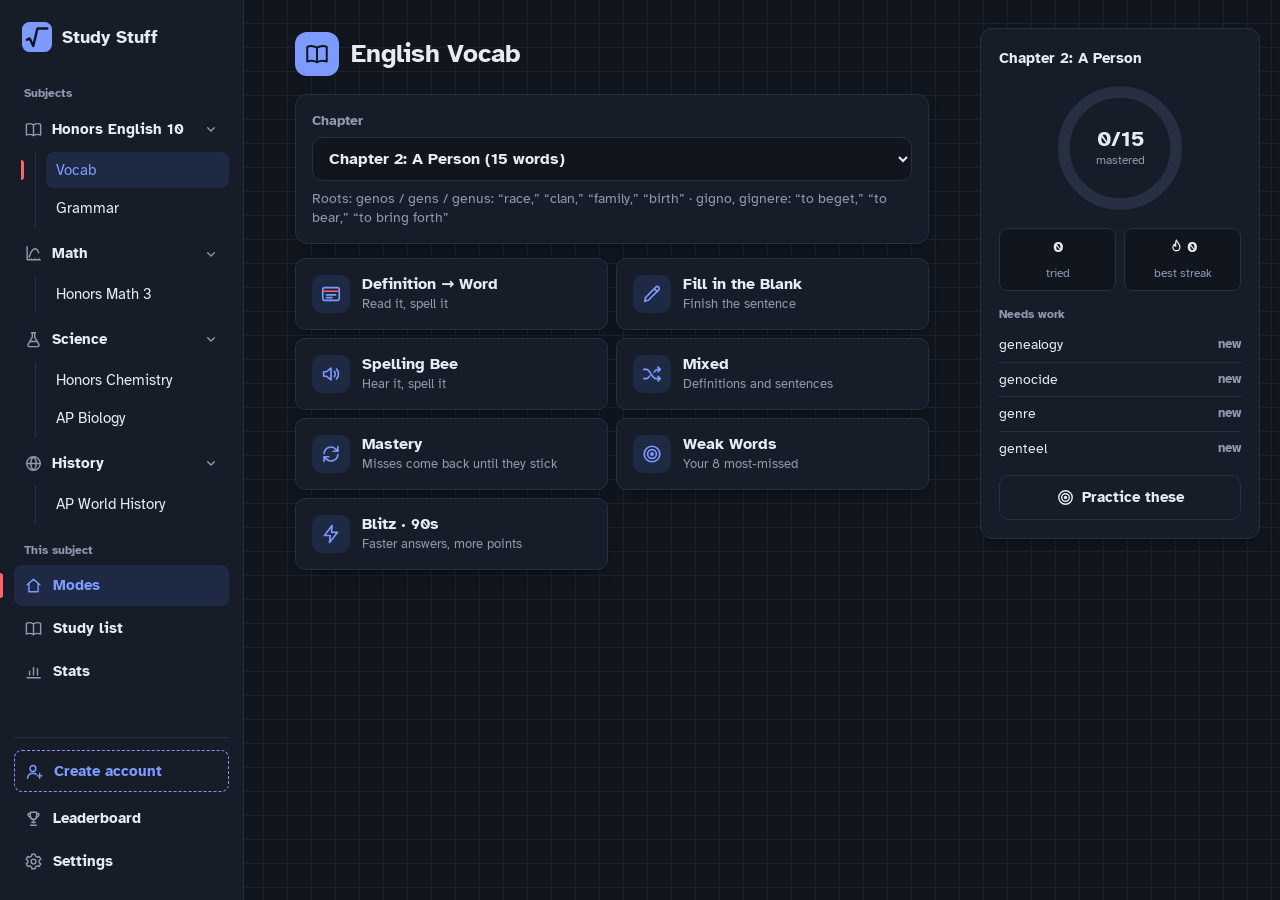
==== index.html @ 4a7a9702 "Answer guard and auto-fix, look back, resume, cross out, scratchpad shapes, admin page - Block submi" ====
<!DOCTYPE html>
<html lang="en">
<head>
<meta charset="utf-8">
<meta name="viewport" content="width=device-width, initial-scale=1, viewport-fit=cover">
<meta name="description" content="Practice for English, math, chemistry and AP World History">
<meta name="theme-color" content="#10151E" id="themeColor">
<script>/* theme before first paint: dark unless the user picked light */
(function(){ var t = "dark"; try { t = (JSON.parse(localStorage.getItem("genVocabQuiz.v2") || "{}").settings || {}).theme || "dark"; } catch(e){}
  document.documentElement.dataset.theme = t; document.getElementById("themeColor").content = t === "light" ? "#F6F8FB" : "#10151E"; })();</script>
<script>try { if ((JSON.parse(localStorage.getItem("genVocabQuiz.v2") || "{}").settings || {}).big) document.documentElement.classList.add("bigtext"); } catch(e){}</script>
<script>/* Google Analytics (live site only) */
(function(){ if (!/\.github\.io$/.test(location.hostname)) return;
  var s = document.createElement("script"); s.async = true; s.src = "https://www.googletagmanager.com/gtag/js?id=G-8SXRDR5GD8"; document.head.appendChild(s);
  window.dataLayer = window.dataLayer || []; window.gtag = function(){ dataLayer.push(arguments); };
  gtag("js", new Date()); gtag("config", "G-8SXRDR5GD8"); })();</script>
<meta name="apple-mobile-web-app-capable" content="yes">
<meta name="mobile-web-app-capable" content="yes">
<meta name="apple-mobile-web-app-title" content="Study Stuff">
<meta name="apple-mobile-web-app-status-bar-style" content="default">
<link rel="preconnect" href="https://fonts.googleapis.com">
<link rel="preconnect" href="https://fonts.gstatic.com" crossorigin>
<link rel="stylesheet" href="https://fonts.googleapis.com/css2?family=Atkinson+Hyperlegible:ital,wght@0,400;0,700;1,400&display=swap">
<link rel="manifest" href="manifest.webmanifest">
<link rel="icon" type="image/png" sizes="192x192" href="icon-192.png">
<link rel="apple-touch-icon" href="apple-touch-icon.png">
<title>Study Stuff</title>
<link rel="stylesheet" href="css/app.css">
</head>
<body>
<canvas id="confetti"></canvas>
<div class="shell">
<aside class="rail" id="rail" aria-label="Navigation"></aside>
<div class="wrap">

  <!-- HOME -->
  <section id="home">
    <h1 class="brandh"><span class="logo" aria-hidden="true"><svg viewBox="0 0 32 32"><rect width="32" height="32" rx="8"/><path d="M5 19l3.2-1.5 3.8 8 4.5-18.5H27"/></svg></span>Study Stuff</h1>
    <div class="pagehead" id="pageHead"></div>
    <div class="subj" id="subjBar" role="tablist" aria-label="Class"></div>
    <div class="subsubj hidden" id="subSubj" role="tablist" aria-label="Subject"></div>
    <div id="termsHome">
      <div class="card chapcard">
        <label class="chaplabel" for="chapSel" id="chapLabel">Chapter</label>
        <select id="chapSel" class="chapsel"></select>
        <div class="roots" id="chapRoots"></div>
        <p class="sub cardnote" id="homeBlurbT"></p>
      </div>
      <div class="modes" id="modes"></div>
    </div>
    <div id="probHome" class="hidden">
      <div class="card chapcard">
        <div class="pickrow">
          <div class="pick hidden" id="munitPick"><label class="chaplabel" for="munitSel">Unit</label><select id="munitSel" class="chapsel"></select></div>
          <div class="pick grow" id="msecPick"><label class="chaplabel" for="msecSel">Section</label><select id="msecSel" class="chapsel"></select></div>
        </div>
        <p class="sub cardnote" id="homeBlurbP"></p>
      </div>
      <div class="modes" id="mmodes"></div>
    </div>
    <div class="row">
      <button class="grow ubtn" id="toStudy"></button>
      <button class="grow ubtn" id="toStats" data-ic="chart">Stats</button>
      <button class="grow ubtn" id="toSettings" data-ic="gear">Settings</button>
    </div>
    <button class="joinbtn hidden" id="toJoin" data-ic="join">Create account</button>
  </section>

  <!-- QUIZ -->
  <section id="quiz" class="hidden">
    <div class="qhead">
      <div class="topbar">
        <button class="link" id="quit" data-ic="close">Quit</button>
        <span class="chip" id="count"></span>
        <div class="hud">
          <span id="hudTimer" class="timer hidden"></span>
          <span id="hudStreak" class="streak"></span>
          <span id="hudScore"></span>
        </div>
      </div>
      <div class="bar"><div id="prog"></div></div>
    </div>
    <div class="card qcard">
      <span class="pos" id="pos"></span>
      <div id="promptWrap"></div>
      <div class="hint hidden" id="hint"></div>
      <form id="form" autocomplete="off">
        <input id="answer" type="text" placeholder="Type the word…" autocapitalize="none" autocorrect="off" autocomplete="off" spellcheck="false" enterkeyhint="go">
        <div class="row">
          <button type="submit" class="primary grow" id="check">Check</button>
          <button type="button" id="hintBtn">Hint</button>
          <button type="button" id="skip">Skip</button>
        </div>
      </form>
      <div class="fb" id="fb"></div>
      <div class="row hidden" id="sayRow"><button type="button" id="sayBtn" data-ic="speaker">Hear it</button></div>
    </div>
  </section>

  <!-- RESULTS -->
  <section id="end" class="hidden">
    <div class="card">
      <div class="small" id="endMode"></div>
      <div class="big"><span id="endScore"></span><span class="small"> pts</span><span id="newBest" class="badge hidden">NEW BEST</span></div>
      <div class="statgrid">
        <div class="stat"><b id="endAcc"></b><span>accuracy</span></div>
        <div class="stat"><b id="endStreak"></b><span>best streak</span></div>
        <div class="stat"><b id="endTime"></b><span>time</span></div>
      </div>
      <div class="row">
        <button class="primary grow" id="again">Play again</button>
        <button class="grow" id="retryMissed">Retry missed</button>
      </div>
      <div class="row">
        <button class="grow" id="brag" data-ic="copy">Copy score to send</button>
        <button class="grow" id="home2">Home</button>
      </div>
      <textarea id="bragText" rows="2" class="hidden" readonly></textarea>
    </div>
    <div class="card">
      <h2>Round breakdown</h2>
      <ul class="res" id="resList"></ul>
    </div>
  </section>

  <!-- STUDY -->
  <section id="study" class="hidden">
    <div class="topbar"><button class="link" data-home data-ic="back">Back</button></div>
    <div class="card"><h2 id="studyTitle">Study list</h2><div id="studyList"></div></div>
  </section>

  <!-- STATS -->
  <section id="stats" class="hidden">
    <div class="topbar"><button class="link" data-home data-ic="back">Back</button></div>
    <div class="card"><h2 id="statsTitle">Best scores</h2><div id="bestList"></div></div>
    <div class="card"><h2 id="accTitle">Word accuracy <span class="small">(weakest first)</span></h2><div id="accList"></div></div>
    <button id="resetStats">Reset stats (all chapters)</button>
  </section>

  <!-- SETTINGS -->
  <section id="settings" class="hidden">
    <button class="adminkey" id="adminKey" tabindex="-1" aria-hidden="true"></button>
    <div class="topbar"><button class="link" data-home data-ic="back">Back</button></div>
    <div class="card"><h2>Settings</h2>
      <div class="settings">
        <div class="slide"><label for="countRange">Questions per round</label><b id="countVal">All</b>
          <input type="range" id="countRange" min="0" max="8" step="1" aria-describedby="countVal"></div>
        <label><input type="checkbox" id="secondChance"> Second chance on misses</label>
        <label><input type="checkbox" id="autoNext"> Go to the next question after a right answer</label>
        <label><input type="checkbox" id="celebrate"> Confetti for new bests</label>
        <label><input type="checkbox" id="bigText"> Larger text</label>
      </div>
      <div class="themerow"><span>Theme</span><div class="seg" id="themeSeg" role="radiogroup" aria-label="Theme"><button data-t="dark" role="radio">Dark</button><button data-t="light" role="radio">Light</button></div></div>
    </div>
    <button class="card rowbtn" id="toBoard" data-ic="trophy">Account &amp; leaderboard</button>
    <div class="card">
      <h2>Backup</h2>
      <div class="row"><button class="grow" id="bkCopy"></button><button class="grow" id="bkRestore"></button></div>
      <textarea id="bkText" rows="3" class="hidden"></textarea>
    </div>
  </section>

  <!-- WRITING (SAQ / LEQ) -->
  <section id="write" class="hidden">
    <div class="topbar"><button class="link" id="wBack" data-ic="close">Done</button><span class="chip" id="wCount"></span></div>
    <div class="card qcard wcard" id="wCard"></div>
  </section>

  <!-- LEADERBOARD -->
  <section id="admin" class="hidden">
    <div class="topbar"><button class="link" id="adBack" data-ic="back">Settings</button></div>
    <div id="adBody"></div>
  </section>

  <section id="board" class="hidden">
    <div class="topbar"><button class="link" data-home data-ic="back">Back</button></div>
    <div class="card" id="acctCard"><h2>Leaderboard</h2><div id="acct"></div></div>
  </section>

  <!-- MATH QUIZ -->
  <section id="mquiz" class="hidden">
    <div class="qhead">
      <div class="topbar">
        <button class="link" id="mQuit" data-ic="close">Quit</button>
        <span class="ccount"><button class="prevq hidden" id="mPrev" aria-label="Look back at the previous question">‹</button><span class="chip" id="mCount"></span></span>
        <div class="hud"><span id="mStreak" class="streak"></span><span id="mScore"></span></div>
      </div>
      <div class="bar"><div id="mProg"></div></div>
    </div>
    <div class="card qcard mcard mreview hidden" id="mReview" aria-live="polite"></div>
    <div class="card qcard mcard" id="mCard">
      <div class="mq-left">
        <div class="qtop"><span class="srcchip" id="mSrc"></span><span class="qacts"><button class="link toolsbtn hidden" id="mTools" data-ic="pencil">Tools</button><button class="link crossbtn hidden" id="mCross" data-ic="strike" aria-pressed="false">Cross out</button><button class="link learnbtn" id="mLearn" data-ic="book">Learn this</button></span></div>
        <div class="mtext" id="mText"></div>
        <div class="mdisplay" id="mMath"></div>
        <div class="mgraph" id="mGraph"></div>
        <canvas id="qInk" class="qink hidden" aria-hidden="true"></canvas>
      </div>
      <div class="mq-right">
        <div class="mhint hidden" id="mHint"></div>
        <div id="mFields"></div>
        <div class="dock" id="mDock">
      <div class="keypad" id="keypad">
        <button data-k="(" aria-label="open parenthesis">(</button><button data-k=")" aria-label="close parenthesis">)</button>
        <button data-k="()/()" data-c="1" aria-label="fraction"><svg class="kico" viewBox="0 0 28 28" aria-hidden="true"><rect x="9" y="3" width="10" height="8" rx="1.5"/><line x1="5" y1="14" x2="23" y2="14" class="kfill"/><rect x="9" y="17" width="10" height="8" rx="1.5"/></svg></button><button data-k="^()" data-c="2" aria-label="exponent"><svg class="kico" viewBox="0 0 28 28" aria-hidden="true"><text x="3" y="23" class="ktxt">x</text><rect x="15" y="3" width="9" height="9" rx="1.5"/></svg></button>
        <button data-k="sqrt()" data-c="5" aria-label="square root"><svg class="kico" viewBox="0 0 28 28" aria-hidden="true"><path d="M2 16 L5.5 14.5 L9.5 24 L14 4 L26 4" class="kline"/><rect x="15.5" y="8" width="9" height="12" rx="1.5"/></svg></button><button data-k="⌫" aria-label="backspace"><svg class="kico" viewBox="0 0 28 28" aria-hidden="true"><path d="M9 6 H24 a2 2 0 0 1 2 2 V20 a2 2 0 0 1 -2 2 H9 L2 14 Z" class="kline"/><path d="M13 10 L20 18 M20 10 L13 18" class="kline"/></svg></button>
        <button data-k="x" class="kvar" aria-label="x">x</button><button data-k="-" aria-label="minus">−</button><button data-k=", " aria-label="comma">,</button>
        <button data-k="∞" aria-label="infinity">∞</button><button data-k="DNE" class="kword">DNE</button><button data-k="none" class="kword">none</button>
      </div>
      <div class="row dockrow">
        <button class="primary grow" id="mCheck">Check</button>
        <button id="mHintBtn">Hint</button>
        <button id="mSkip">Skip</button>
      </div>
    </div>
        <div class="fb" id="mFb"></div>
        <div class="msol hidden" id="mSol"></div>
      </div>
    </div>
  </section>

  <!-- MATH RESULTS -->
  <section id="mend" class="hidden">
    <div class="card">
      <div class="small" id="meMode"></div>
      <div class="big"><span id="meScore"></span><span class="small"> pts</span><span id="meBest" class="badge hidden">NEW BEST</span></div>
      <div class="statgrid">
        <div class="stat"><b id="meAcc"></b><span>fully right</span></div>
        <div class="stat"><b id="meStreak"></b><span>best streak</span></div>
        <div class="stat"><b id="meTime"></b><span>time</span></div>
      </div>
      <div class="row">
        <button class="primary grow" id="meAgain">Play again</button>
        <button class="grow" id="meRetry">Retry missed</button>
      </div>
      <div class="row">
        <button class="grow" id="meBrag" data-ic="copy">Copy score to send</button>
        <button class="grow" id="meHome">Home</button>
      </div>
      <textarea id="meBragText" rows="2" class="hidden" readonly></textarea>
    </div>
    <div class="card"><h2>Round breakdown</h2><ul class="res" id="meList"></ul></div>
  </section>

  <!-- MATH NOTES -->
  <section id="mnotes" class="hidden">
    <div class="topbar"><button class="link" data-home data-ic="back">Back</button></div>
    <div class="card"><h2>Notes summary</h2><div id="mnotesBody"></div></div>
  </section>
</div><!-- /wrap -->
<aside class="ctx" id="ctx" aria-label="Progress"></aside>
</div><!-- /shell -->

<!-- LEARN SHEET (notes for the current problem) -->
<div class="sheet hidden" id="sheet" role="dialog" aria-modal="true" aria-labelledby="sheetTitle">
  <div class="sheetbox">
    <div class="sheethead"><h2 id="sheetTitle">Notes</h2><button class="link" id="sheetClose" data-ic="close">Close</button></div>
    <div class="sheetbody" id="sheetBody"></div>
  </div>
</div>

<script src="firebase-config.js"></script>
<script src="subjects/registry.js"></script>
<script src="js/core.js"></script>
<script src="js/icons.js"></script>
<script src="js/mathcore.js"></script>
<script src="js/terms.js"></script>
<script src="js/kit.js"></script>
<script src="js/problems.js"></script>
<script src="js/writing.js"></script>
<script src="js/tools.js"></script>
<script src="js/admin.js"></script>
<script src="js/account.js"></script>
<script src="js/shell.js"></script>
<script src="js/boot.js"></script>
</body>
</html>
---- css/app.css ----
/* Study Stuff styles. Theme colors are the --variables near the bottom (graph-paper notebook theme). */

:root{
  --bg:#f6f4ef; --card:#ffffff; --ink:#1f2328; --muted:#6b6f76;
  --accent:#3b5bdb; --good:#2f9e44; --bad:#e03131; --warn:#e8590c; --line:#e3e0d8;
}
*{box-sizing:border-box;-webkit-tap-highlight-color:transparent}
button,select,input{touch-action:manipulation}
body{margin:0;background:var(--bg);color:var(--ink);
  font:17px/1.5 system-ui,-apple-system,"Segoe UI",Roboto,sans-serif;
  padding:max(20px, env(safe-area-inset-top)) max(16px, env(safe-area-inset-right)) max(48px, env(safe-area-inset-bottom)) max(16px, env(safe-area-inset-left));
  -webkit-text-size-adjust:100%;}
.wrap{max-width:560px;margin:0 auto}
h1{font-size:1.3rem;margin:0 0 2px}
h2{font-size:1.1rem;margin:0 0 10px}
.sub{color:var(--muted);font-size:.9rem;margin:0 0 16px}
.hidden{display:none !important}
.card{background:var(--card);border:1px solid var(--line);border-radius:14px;padding:18px;margin-bottom:14px}
button{font:inherit;font-size:.95rem;padding:10px 14px;border-radius:10px;border:1px solid var(--line);
  background:var(--card);color:var(--ink);cursor:pointer}
button.primary{background:var(--accent);border-color:var(--accent);color:#fff;font-weight:600}
button:disabled{opacity:.45;cursor:default}
button.link{border:none;background:none;color:var(--accent);padding:6px 4px}
.row{display:flex;gap:8px;margin-top:12px;flex-wrap:wrap}
.row > .grow{flex:1}

/* home */
.modes{display:grid;grid-template-columns:1fr 1fr;gap:10px}
.mode{text-align:left;padding:12px;display:flex;flex-direction:column;gap:2px;min-height:96px}
.mode b{font-size:.98rem}
.mode span{font-size:.8rem;color:var(--muted);line-height:1.3}
.mode i{font-style:normal;font-size:.75rem;color:var(--accent);margin-top:auto;font-weight:600}
.settings{display:flex;flex-wrap:wrap;gap:14px;align-items:center;font-size:.92rem}
.settings label{display:flex;align-items:center;gap:6px}
.chapcard{padding:14px 16px}
.chaplabel{display:block;font-size:.75rem;text-transform:uppercase;letter-spacing:.06em;color:var(--muted);margin-bottom:6px}
select.chapsel{width:100%;font-weight:600;padding:10px 12px}
.roots{font-size:.82rem;color:var(--muted);margin-top:8px;line-height:1.4}
.rootline{font-size:.85rem;color:var(--muted);font-weight:400;margin-top:8px}
.rootline b{color:var(--ink);font-weight:600}
.grouphead{font-size:.8rem;text-transform:uppercase;letter-spacing:.05em;color:var(--accent);margin:16px 0 2px;font-weight:700}
select{font:inherit;font-size:16px;padding:6px 8px;border-radius:8px;border:1px solid var(--line);background:var(--bg);color:var(--ink)}
input[type=checkbox]{width:18px;height:18px;accent-color:var(--accent)}

/* quiz */
.topbar{display:flex;justify-content:space-between;align-items:center;margin-bottom:8px}
.chip{font-size:.85rem;color:var(--muted)}
.hud{display:flex;gap:12px;font-weight:600;font-size:.95rem}
.hud .streak{color:var(--warn)}
.hud .timer{color:var(--bad)}
.bar{height:6px;background:var(--line);border-radius:3px;overflow:hidden;margin-bottom:12px}
.bar > div{height:100%;background:var(--accent);width:0;transition:width .25s}
.pos{display:inline-block;font-size:.72rem;text-transform:uppercase;letter-spacing:.06em;
  color:var(--accent);border:1px solid var(--accent);border-radius:999px;padding:1px 9px;margin-bottom:10px}
.prompt{font-size:1.1rem;margin:0 0 14px}
.blank{display:inline-block;min-width:70px;border-bottom:2px solid var(--accent);margin:0 2px}
.play{font-size:1.05rem;padding:14px 18px;margin-bottom:12px}
.hint{background:var(--bg);border-radius:10px;padding:10px 12px;font-size:.92rem;color:var(--muted);
  margin:-2px 0 14px;white-space:pre-line}
.hint .letters{font-family:ui-monospace,Menlo,Consolas,monospace;letter-spacing:.02em;color:var(--ink);font-size:.95rem;white-space:nowrap;display:block;overflow-x:auto}
input[type=text]{width:100%;font-size:max(16px,1.15rem);-webkit-appearance:none;padding:12px 14px;border-radius:10px;border:2px solid var(--line);
  background:var(--bg);color:var(--ink);outline:none}
input[type=text]:focus{border-color:var(--accent)}
input.good{border-color:var(--good) !important} input.bad{border-color:var(--bad) !important}
input.retry{border-color:var(--warn) !important}
@keyframes shake{0%,100%{transform:translateX(0)}25%{transform:translateX(-6px)}75%{transform:translateX(6px)}}
.shake{animation:shake .25s 2}
.fb{margin-top:14px;font-weight:600;min-height:1.5em}
.fb.good{color:var(--good)} .fb.bad{color:var(--bad)} .fb.warn{color:var(--warn)}
.fb .norm{font-weight:400;color:var(--ink)}
.diff{font-family:ui-monospace,Menlo,Consolas,monospace;font-size:1.05rem;font-weight:400;
  background:var(--bg);border-radius:8px;padding:6px 10px;margin-top:6px;display:inline-block;color:var(--ink)}
.diff .x{color:var(--bad);text-decoration:line-through}
.diff .add{color:var(--good);text-decoration:underline;font-weight:700}
.legend{font-size:.75rem;color:var(--muted);font-weight:400;margin-top:4px}

/* results */
.big{font-size:2.4rem;font-weight:700;margin:2px 0}
.badge{display:inline-block;background:var(--warn);color:#fff;font-size:.75rem;font-weight:700;
  border-radius:999px;padding:2px 10px;margin-left:6px;vertical-align:middle}
.statgrid{display:grid;grid-template-columns:repeat(3,1fr);gap:8px;margin:10px 0}
.stat{background:var(--bg);border-radius:10px;padding:8px;text-align:center}
.stat b{display:block;font-size:1.15rem}
.stat span{font-size:.75rem;color:var(--muted)}
ul.res{list-style:none;padding:0;margin:8px 0 0}
ul.res li{padding:8px 0;border-top:1px solid var(--line);font-size:.95rem}
.ok{color:var(--good);font-weight:700} .no{color:var(--bad);font-weight:700}
.small{font-size:.8rem;color:var(--muted)}
textarea{width:100%;font:inherit;font-size:16px;border-radius:8px;border:1px solid var(--line);background:var(--bg);color:var(--ink);padding:8px;margin-top:8px}

/* study / stats */
.word{padding:12px 0;border-top:1px solid var(--line)}
.word:first-of-type{border-top:none}
.word .w{font-weight:700;font-size:1.05rem}
.word .d{font-size:.92rem;margin:2px 0}
.word .s{font-size:.85rem;color:var(--muted);font-style:italic}
.acc{height:8px;border-radius:4px;background:var(--line);overflow:hidden;margin-top:4px}
.acc > div{height:100%}
.say{padding:2px 8px;font-size:.85rem;margin-left:6px}
canvas#confetti{position:fixed;inset:0;pointer-events:none;z-index:50}
/* subject switch */
.subj{display:flex;gap:8px;margin:6px 0 14px}
.subj button{flex:1;font-weight:600;padding:11px 8px}
.subj button.on{background:var(--accent);border-color:var(--accent);color:#fff}
/* math typesetting */
.mdisplay{font-size:1.25rem;overflow-x:auto;padding:4px 2px 12px;text-align:center;line-height:1.3}
.mdisplay > *{vertical-align:middle}
.frac{display:inline-flex;flex-direction:column;vertical-align:middle;text-align:center;margin:0 .15em}
.fnum{border-bottom:1.5px solid currentColor;padding:0 .2em .08em}
.fden{padding:.08em .2em 0}
.frac .frac{font-size:.9em}
.mdisplay sup,.mprev sup,.mi sup,.msol sup,.mans sup,.mmini sup{font-size:.68em;vertical-align:.55em;line-height:0}
.msqrt{display:inline-flex;align-items:stretch;vertical-align:middle;position:relative;margin:0 .05em}
.radsvg{width:.62em;flex:none;overflow:visible}
.radsvg path{fill:none;stroke:currentColor;stroke-width:1.5;stroke-linejoin:round;stroke-linecap:round}
.radi{border-top:1.5px solid currentColor;padding:.12em .18em 0 .1em;margin-top:.02em}
.ridx{font-size:.5em;align-self:flex-start;margin-right:-.45em;margin-top:.1em;position:relative;z-index:1}
.mbox{display:inline-block;width:.75em;height:.95em;border:1.5px dashed var(--accent);border-radius:3px;vertical-align:middle;margin:0 .08em}
.mlim{display:inline-flex;align-items:center;gap:.3em}
.limw{display:inline-flex;flex-direction:column;align-items:center;line-height:1.05}
.limsub{font-size:.62em;white-space:nowrap}
.mo{margin:0 .16em} .mneg{margin-right:.05em}
i.mv{font-family:"Times New Roman",Georgia,serif;font-size:1.1em;padding:0 .02em}
.mpre{margin-right:.2em}
.mi{white-space:nowrap}
.mtext{margin:0 0 10px;font-size:1rem}
.srcchip{display:inline-block;font-size:.72rem;color:var(--muted);border:1px solid var(--line);border-radius:999px;padding:1px 9px;margin-bottom:8px}
.mfield{margin-top:12px}
.mfield label{display:block;font-size:.85rem;color:var(--muted);margin-bottom:4px;font-weight:600}
.mprev{min-height:1.5em;font-size:1.05rem;margin-top:5px;overflow-x:auto;white-space:nowrap}
.perr{color:var(--muted);font-size:.85rem;font-style:italic}
.mans{font-size:.95rem;margin-top:4px;color:var(--good);font-weight:600}
.keypad{display:grid;grid-template-columns:repeat(6,1fr);gap:6px}
.keypad button{padding:5px 0;font-size:1.15rem;display:flex;align-items:center;justify-content:center;min-height:40px}
.keypad .kvar{font-family:"Times New Roman",Georgia,serif;font-style:italic;font-size:1.3rem}
.keypad .kword{font-size:.82rem;font-weight:600}
.kico{width:26px;height:26px}
.kico rect{fill:none;stroke:currentColor;stroke-width:1.8;stroke-dasharray:3 2.2}
.kico .kfill{stroke:currentColor;stroke-width:2.2;stroke-linecap:round}
.kico .kline{fill:none;stroke:currentColor;stroke-width:2;stroke-linejoin:round;stroke-linecap:round}
.kico .ktxt{fill:currentColor;font:italic 19px "Times New Roman",Georgia,serif}
.msol{background:var(--bg);border-radius:10px;padding:10px 12px;margin-top:12px;font-size:.95rem;line-height:1.7}
.msol ol{padding-left:20px;margin:6px 0 0}
.mhint{background:var(--bg);border-radius:10px;padding:10px 12px;margin:0 0 6px;font-size:.92rem;line-height:1.7}
.mgraph svg{width:100%;height:auto;max-width:440px;display:block;margin:6px auto 10px;background:var(--card);border:1px solid var(--line);border-radius:10px}
.g-grid{stroke:var(--line);stroke-width:1}
.g-axis{stroke:var(--muted);stroke-width:1.4}
.g-asy{stroke:var(--accent);stroke-width:1.5;stroke-dasharray:6 5;opacity:.75}
.g-curve{stroke:var(--ink);fill:none;stroke-width:2.3;stroke-linejoin:round}
.g-dot{fill:var(--ink)}
.g-hole{fill:var(--card);stroke:var(--ink);stroke-width:2}
.g-lab,.g-tick{fill:var(--muted);font-size:11px;font-family:system-ui,sans-serif}
.g-val{fill:var(--accent);font-size:11.5px;font-weight:700;font-family:system-ui,sans-serif;paint-order:stroke;stroke:var(--card);stroke-width:3px}
ul.mnotes{padding-left:18px;margin:6px 0 4px;line-height:1.8}
.mmini{font-size:.9rem;margin-top:4px;overflow-x:auto}
.g-user{stroke:var(--bad);fill:none;stroke-width:2.2;stroke-dasharray:5 4}
.g-key{fill:var(--muted);font-size:11px;font-family:system-ui,sans-serif;paint-order:stroke;stroke:var(--card);stroke-width:3px}
.nfig{border-top:1px solid var(--line);padding-top:10px;margin-top:10px}
.ncap{font-size:.92rem;line-height:1.6}
.nmath{font-size:1.05rem;padding:6px 0 0}
.mwhy{color:var(--warn);font-weight:600;font-size:.88rem}
/* docked keypad + actions */
#mquiz{padding-bottom:calc(var(--dockh, 150px) + 16px)}
.dock{position:fixed;left:0;right:0;bottom:0;z-index:30;background:var(--bg);border-top:1px solid var(--line);
  padding:8px max(12px, env(safe-area-inset-right)) max(8px, env(safe-area-inset-bottom)) max(12px, env(safe-area-inset-left));
  box-shadow:0 -4px 16px rgba(0,0,0,.06)}
.dock > *{max-width:560px;margin-left:auto;margin-right:auto}
.dockrow{margin-top:8px}
.dock .keypad.hidden + .dockrow{margin-top:0}
#mquiz.hidden ~ .dock, section.hidden .dock{display:none}
/* compact multi-part answers */
.mgrid{display:grid;grid-template-columns:1fr 1fr;gap:0 10px}
.mgrid .mfield{margin-top:10px;min-width:0}
.mgrid input[type=text]{font-size:16px;padding:9px 10px}
.mgrid .mfield label{font-size:.78rem}
.mfield input[type=text]{padding:10px 12px}
.mprev:empty{min-height:0;margin:0}

/* ---- mobile layout ---- */
.qhead{position:sticky;top:0;z-index:25;background:var(--bg);margin:-8px -16px 12px;padding:8px 16px 0}
.qhead .topbar{margin-bottom:6px;gap:8px}
.qhead .chip{flex:1;text-align:center;white-space:nowrap;overflow:hidden;text-overflow:ellipsis;font-size:.82rem}
.qhead .bar{margin:0 -16px;border-radius:0;height:4px}
.modes{gap:8px}
.mode{min-height:0;padding:10px 12px}
.mode span{font-size:.78rem}

.card{padding:16px}
h1{margin-bottom:4px}
input[type=password]{width:100%;font-size:16px;padding:11px 12px;border-radius:10px;border:2px solid var(--line);background:var(--bg);color:var(--ink);outline:none;-webkit-appearance:none}
input[type=password]:focus{border-color:var(--accent)}
#acForm{display:flex;flex-direction:column;gap:8px;margin-top:10px}
#acForm input[type=text]{font-size:16px;padding:11px 12px}
.seg{display:flex;background:var(--bg);border-radius:10px;padding:3px;gap:3px}
.seg button{flex:1;border:none;background:none;padding:8px;font-size:.9rem;font-weight:600;color:var(--muted)}
.seg button.on{background:var(--card);color:var(--ink);box-shadow:0 1px 3px rgba(0,0,0,.1)}
.acrow{display:flex;justify-content:space-between;align-items:center}
.acerr{color:var(--bad);font-size:.88rem;margin-top:8px;min-height:1em}
.lbtoggle{width:100%;margin-top:10px}
ol.lb{list-style:none;padding:0;margin:10px 0 0}
ol.lb li{display:flex;align-items:center;gap:10px;padding:8px 6px;border-top:1px solid var(--line)}
ol.lb li.me{background:var(--bg);border-radius:8px}
.lbr{width:1.6em;text-align:center;font-weight:700;color:var(--muted)}
.lbn{flex:1;display:flex;flex-direction:column;font-weight:600;min-width:0}
.lbn .small{font-weight:400}
#settings .settings{flex-direction:column;align-items:flex-start;gap:10px}

/* ================= THEME: graph-paper notebook ================= */
:root{
  --bg:#F6F8FB; --grid:#E2E8F2; --card:#FFFFFF; --ink:#1A2232; --muted:#5D6A80;
  --accent:#2F54EB; --accent-ink:#FFFFFF; --accent-soft:#E8EDFF;
  --good:#1F9D55; --bad:#D64545; --warn:#D9730D; --line:#DCE3EE;
  --rule:#E5484D; --hl:#FFD43B; --shadow:0 1px 0 rgba(26,34,50,.04), 0 6px 18px -10px rgba(26,34,50,.18);
  --font:"Atkinson Hyperlegible", system-ui, -apple-system, "Segoe UI", Roboto, sans-serif;
}
:root{color-scheme:light}
:root[data-theme="dark"]{color-scheme:dark;
    --bg:#10151E; --grid:#1A2230; --card:#161D29; --ink:#E7ECF4; --muted:#8E9AB0;
    --accent:#7D9BFF; --accent-ink:#0E1424; --accent-soft:#1E2943;
    --good:#4CC38A; --bad:#FF6B6B; --warn:#FFA94D; --line:#263042;
    --rule:#FF6369; --hl:#FFD43B; --shadow:0 1px 0 rgba(0,0,0,.2), 0 8px 20px -12px rgba(0,0,0,.6);
}

/* graph paper */
html{background:var(--bg)}
body{
  font-family:var(--font); font-size:17px; line-height:1.5; color:var(--ink);
  background-color:var(--bg);
  background-image:
    linear-gradient(var(--grid) 1px, transparent 1px),
    linear-gradient(90deg, var(--grid) 1px, transparent 1px);
  background-size:24px 24px; background-position:-1px -1px; background-attachment:fixed;
  min-height:100vh; min-height:100dvh; box-sizing:border-box;
}
button, input, select, textarea{font-family:inherit}
h1{font-size:1.55rem;letter-spacing:-.01em;font-weight:700;margin:2px 0 10px}
h2{font-size:1.05rem;font-weight:700}
.sub{color:var(--muted);font-size:.92rem;max-width:60ch}

/* surfaces: quiet cards, one strong index card */
.card{background:var(--card);border:1px solid var(--line);border-radius:12px;box-shadow:var(--shadow)}
.qcard{border-radius:6px;border-top:0;position:relative;padding-top:22px}
.qcard::before{content:"";position:absolute;left:0;right:0;top:0;height:4px;background:var(--rule);border-radius:6px 6px 0 0}
.qcard::after{content:"";position:absolute;left:0;right:0;top:4px;height:1px;background:color-mix(in srgb, var(--rule) 25%, transparent)}

/* buttons */
button{border-radius:10px;border:1px solid var(--line);background:var(--card);color:var(--ink);font-weight:600;transition:background-color .12s, border-color .12s}
button.primary{background:var(--accent);border-color:var(--accent);color:var(--accent-ink)}
button.link{color:var(--accent);font-weight:700}
button:focus-visible, select:focus-visible{outline:3px solid color-mix(in srgb, var(--accent) 45%, transparent);outline-offset:2px}
input:focus, textarea:focus{outline:none;box-shadow:0 0 0 3px color-mix(in srgb, var(--accent) 22%, transparent)}
@media (hover:hover) and (pointer:fine){
  button:not(:disabled):hover{border-color:var(--accent)}
  button.primary:not(:disabled):hover{filter:brightness(1.07)}
  .mode:hover{background:var(--accent-soft)}
}

/* subject switch: one segmented track */
.subj{background:var(--card);border:1px solid var(--line);border-radius:12px;padding:4px;gap:4px;box-shadow:var(--shadow)}
.subj button{border:none;background:none;border-radius:9px;color:var(--muted);padding:10px 8px}
.subj button.on{background:var(--accent);color:var(--accent-ink)}

/* section pickers: sentence case, no shouting */
.chaplabel{text-transform:none;letter-spacing:0;font-size:.85rem;font-weight:700;color:var(--muted)}
select.chapsel{border:1.5px solid var(--line);background:var(--bg);font-weight:700;border-radius:10px}
.roots{font-size:.85rem}

/* modes: icon + text rows, easy thumb targets */
.mode{display:flex;flex-direction:column;gap:2px;padding:11px 12px;border-radius:10px;background:var(--card);box-shadow:var(--shadow);text-align:left}
.mode b{font-size:.98rem}
.mode span{color:var(--muted);font-weight:400}
.mode i{margin-top:auto;padding-top:4px;color:var(--ink);font-weight:700}
.mode i:not(:empty)::before{content:"";display:inline-block;width:.55em;height:.55em;border-radius:50%;background:var(--hl);margin-right:.35em;vertical-align:.05em}

/* question details */
.pos{text-transform:none;letter-spacing:0;font-weight:700;font-size:.8rem;border-radius:6px;background:var(--accent-soft);border-color:transparent}
.srcchip{border-radius:6px;background:var(--bg);border-color:var(--line);font-weight:700}
.prompt{font-size:1.15rem;line-height:1.55}
.grouphead{text-transform:none;letter-spacing:0;font-size:.95rem;color:var(--accent)}
input[type=text], input[type=password]{border-width:1.5px;border-radius:10px;background:var(--bg)}
.hud .streak{color:var(--ink);background:var(--hl);border-radius:6px;padding:0 6px}
.hud .streak:empty{display:none}
.badge{background:var(--hl);color:#1A2232}
.bar > div{background:var(--accent)}
.stat{background:var(--bg);border:1px solid var(--line)}
.hint, .mhint, .msol{background:var(--bg);border:1px solid var(--line)}
.qhead{background:color-mix(in srgb, var(--bg) 92%, transparent);-webkit-backdrop-filter:blur(8px);backdrop-filter:blur(8px)}
.dock{background:color-mix(in srgb, var(--bg) 94%, transparent);-webkit-backdrop-filter:blur(10px);backdrop-filter:blur(10px)}
.keypad button{background:var(--card)}
.mgraph svg{border-radius:6px}

@media (prefers-reduced-motion: reduce){
  *{transition:none !important;animation:none !important;scroll-behavior:auto !important}
}

/* ================= larger screens ================= */
@media (min-width: 720px){
  body{padding-left:24px;padding-right:24px}
  .wrap{max-width:760px}
  .qhead{margin-left:-24px;margin-right:-24px;padding-left:24px;padding-right:24px}
  .qhead .bar{margin-left:-24px;margin-right:-24px}
  .modes{grid-template-columns:repeat(3, 1fr)}
}

/* ===== desktop shell: sidebar | content | progress panel ===== */
@media (min-width: 960px){
  body{padding:0}
  .shell{display:grid;grid-template-columns:244px minmax(0, 1fr);min-height:100vh;min-height:100dvh}
  .wrap{max-width:none;width:100%;margin:0;padding:28px clamp(24px, 4vw, 56px) 48px;box-sizing:border-box;container-type:inline-size}
  .wrap > section{max-width:860px;margin-left:auto;margin-right:auto}
  .qhead{margin-left:calc(-1 * clamp(24px, 4vw, 56px));margin-right:calc(-1 * clamp(24px, 4vw, 56px));padding-left:clamp(24px, 4vw, 56px);padding-right:clamp(24px, 4vw, 56px);margin-top:-28px;padding-top:14px}
  .qhead .bar{margin-left:calc(-1 * clamp(24px, 4vw, 56px));margin-right:calc(-1 * clamp(24px, 4vw, 56px))}
  /* the sidebar already has subjects + pages, so hide the phone versions */
  #home > h1, #home > .subj, #home > .row{display:none}
  #home .modes{grid-template-columns:repeat(2, 1fr)}
  #home .mode{padding:16px}
  #mquiz{max-width:1040px !important}
}
@media (min-width: 1280px){
  .shell{grid-template-columns:244px minmax(0, 1fr) 300px}
}
/* math quiz: question left, answers right, once the content area is wide enough */
@container (min-width: 860px){
  #mquiz .mcard{display:grid;grid-template-columns:minmax(0, 1.05fr) minmax(0, 1fr);column-gap:32px;align-items:start;padding:26px 28px 24px}
  #mquiz .mq-left{position:sticky;top:76px}
  #mquiz .mdisplay{font-size:1.45rem;text-align:left;padding-left:0}
  .mprev{font-size:1.1rem}
}

/* mouse + keyboard: the keypad sits under the answers instead of docking to the bottom */
@media (hover:hover) and (pointer:fine){
  .dock{position:static;transform:none !important;background:none;border:0;box-shadow:none;padding:12px 0 0;-webkit-backdrop-filter:none;backdrop-filter:none}
  .dock > *{max-width:none}
  #mquiz{padding-bottom:24px}
  .keypad{grid-template-columns:repeat(6, minmax(0, 52px));justify-content:start}
  .keypad button{min-height:36px}
}


/* subject switcher wraps into rows of two when there are 3+ subjects */
.subj .ss{display:none}
.subj.many{flex-wrap:wrap}
.subj.many button{flex:1 1 0;min-width:calc(25% - 4px);white-space:nowrap;overflow:hidden;text-overflow:ellipsis}
@media (max-width: 719px){ .subj.many .sl{display:none} .subj.many .ss{display:inline}
  .subj.lots button{padding:10px 4px;font-size:.88rem} .subj.lots button .ic{display:none}
  .subj.five{flex-wrap:nowrap} .subj.five button{min-width:0;flex:1 1 auto;padding:10px 2px;font-size:.82rem;letter-spacing:-.01em} }
#msecSel optgroup{font-weight:700}

/* ================= icons ================= */
.ic{width:1.25em;height:1.25em;flex:none;fill:none;stroke:currentColor;stroke-width:1.8;stroke-linecap:round;stroke-linejoin:round;vertical-align:-.25em}
.ic-s{width:1.05em;height:1.05em;vertical-align:-.18em}
button .ic + span{margin-left:.45em}
button:has(> .ic){display:inline-flex;align-items:center;justify-content:center}
.link .ic{margin-right:.15em}
.hud .ic, .stat .ic, .srow .ic, .fbstreak .ic, .cstats .ic{margin-right:.2em}
.srow{display:inline-flex;align-items:center;gap:.35em}
.srow .ic{margin:0}
.fbstreak{display:inline-flex;align-items:center;margin-left:.6em;background:var(--hl);color:#1A2232;border-radius:6px;padding:0 .4em;font-size:.88em}
.hrow{display:flex;gap:.5em;align-items:flex-start}
.hrow .ic{margin-top:.25em;color:var(--warn)}
.fb .ic{margin-right:.3em}
.say{display:inline-flex;align-items:center}

/* ================= subject switch: sliding highlight ================= */
.subj{position:relative}
.subj .pill{position:absolute;left:0;top:0;width:0;height:0;border-radius:9px;background:var(--accent);z-index:0;pointer-events:none}
.subj.ready .pill{transition:transform .3s cubic-bezier(.3,.7,.2,1), width .3s cubic-bezier(.3,.7,.2,1)}
.subj button{position:relative;z-index:1;background:none !important;transition:color .2s}
.subj button.on{color:var(--accent-ink)}

/* ================= mode tiles ================= */
.mode{position:relative;display:grid;grid-template-columns:auto 1fr;column-gap:12px;align-items:start;padding:12px;text-align:left}
.mode .mico{width:38px;height:38px;border-radius:10px;display:grid;place-items:center;background:var(--accent-soft);color:var(--accent);transition:background-color .2s, color .2s, transform .2s}
.mode .mico .ic{width:22px;height:22px}
.mode .mtxt{display:flex;flex-direction:column;gap:1px;min-width:0;padding-right:28px}
.mode .mtxt b{font-size:.98rem;line-height:1.25}
.mode .mtxt span{font-size:.8rem;color:var(--muted);font-weight:400;line-height:1.35;display:-webkit-box;-webkit-line-clamp:2;-webkit-box-orient:vertical;overflow:hidden}
.mode .mbest{position:absolute;top:10px;right:10px;margin:0;font-style:normal;font-size:.72rem;font-weight:700;color:#1A2232;background:var(--hl);border-radius:6px;padding:1px 6px !important}
.mode i:not(:empty)::before{content:none}
@media (hover:hover) and (pointer:fine){
  .mode{transition:transform .18s, box-shadow .18s, border-color .18s}
  .mode:hover{transform:translateY(-2px);background:var(--card);border-color:var(--accent);box-shadow:0 10px 24px -14px color-mix(in srgb, var(--accent) 60%, transparent)}
  .mode:hover .mico{background:var(--accent);color:var(--accent-ink);transform:rotate(-6deg)}
}

/* ================= less clutter on phones ================= */
.cardnote{margin:8px 0 0;font-size:.82rem}
.cardnote:empty{display:none}
.roots{display:-webkit-box;-webkit-line-clamp:2;-webkit-box-orient:vertical;overflow:hidden}
#home > .row{gap:8px}
.ubtn{flex-direction:column;gap:2px;padding:9px 6px;font-size:.8rem;color:var(--muted)}
.ubtn .ic{width:22px;height:22px;color:var(--accent)}
.ubtn .ic + span{margin-left:0}

/* correct answer: a quick stamp */
.fb.good{animation:stamp .32s cubic-bezier(.2,.9,.3,1.3)}
@keyframes stamp{from{transform:scale(.92);opacity:.3}to{transform:none;opacity:1}}

/* ================= sidebar (desktop) ================= */
.rail, .ctx{display:none}
@media (min-width: 960px){
  .rail{display:flex;flex-direction:column;position:sticky;top:0;height:100vh;height:100dvh;box-sizing:border-box;padding:22px 14px 18px;
        background:var(--card);border-right:1px solid var(--line);overflow-y:auto}
  .brand{display:flex;align-items:center;gap:10px;font-weight:700;font-size:1.1rem;padding:0 8px 18px}
  .logo svg{width:30px;height:30px;display:block}
  .logo rect{fill:var(--accent)}
  .logo path{fill:none;stroke:var(--accent-ink);stroke-width:2.6;stroke-linecap:round;stroke-linejoin:round}
  .rlabel{font-size:.78rem;font-weight:700;color:var(--muted);padding:14px 10px 6px}
  .rnav{display:flex;flex-direction:column;gap:2px}
  .rnav button{display:flex;align-items:center;justify-content:flex-start;gap:10px;border:0;background:none;padding:9px 10px;border-radius:8px;color:var(--ink);font-weight:600;text-align:left;position:relative}
  .rnav button .ic{color:var(--muted)}
  .rnav button .ic + span{margin-left:0}
  .rnav button:hover{background:var(--bg)}
  .rnav button.on{background:var(--accent-soft);color:var(--accent)}
  .rnav button.on .ic{color:var(--accent)}
  .rnav button.on::before{content:"";position:absolute;left:-14px;top:8px;bottom:8px;width:3px;border-radius:0 3px 3px 0;background:var(--rule)}
  .rbottom{margin-top:auto;padding-top:12px;border-top:1px solid var(--line)}
}

/* ================= progress panel (wide desktop) ================= */
@media (min-width: 1280px){
  .ctx{display:block;position:sticky;top:0;height:100vh;height:100dvh;box-sizing:border-box;padding:28px 20px 20px 0;overflow-y:auto}
  .cpanel{background:var(--card);border:1px solid var(--line);border-radius:12px;box-shadow:var(--shadow);padding:18px}
  .ctitle{font-weight:700;font-size:.95rem;margin-bottom:12px}
  .ring{position:relative;width:132px;height:132px;margin:4px auto 14px}
  .ring svg{width:100%;height:100%;transform:rotate(-90deg)}
  .ring circle{fill:none;stroke-width:7}
  .rbg{stroke:var(--line)}
  .rfg{stroke:var(--accent);stroke-linecap:round;transition:stroke-dashoffset .6s cubic-bezier(.3,.7,.2,1)}
  .rtxt{position:absolute;inset:0;display:flex;flex-direction:column;align-items:center;justify-content:center}
  .rtxt b{font-size:1.35rem;line-height:1.1}
  .rtxt span{font-size:.75rem;color:var(--muted)}
  .cstats{display:flex;gap:8px;margin-bottom:6px}
  .cstats > div{flex:1;background:var(--bg);border:1px solid var(--line);border-radius:8px;padding:6px 4px;text-align:center}
  .cstats b{display:flex;align-items:center;justify-content:center;font-size:1rem}
  .cstats span{font-size:.72rem;color:var(--muted)}
  .clabel{font-size:.78rem;font-weight:700;color:var(--muted);margin:14px 0 4px}
  .clist{list-style:none;margin:0;padding:0}
  .clist li{display:flex;align-items:center;gap:8px;padding:6px 0;border-top:1px solid var(--line);font-size:.9rem}
  .clist li:first-child{border-top:0}
  .clist li > span{flex:1;min-width:0;overflow:hidden;text-overflow:ellipsis;white-space:nowrap;display:flex;align-items:center;gap:6px}
  .clist em{font-style:normal;font-weight:700;font-size:.8rem;color:var(--muted)}
  .clog li.ok .ic{color:var(--good)} .clog li.no .ic{color:var(--bad)}
  .clog li{animation:slidein .25s ease-out}
  @keyframes slidein{from{opacity:0;transform:translateY(-4px)}to{opacity:1;transform:none}}
  .cbtn{width:100%;margin-top:10px}
  .cnote{font-size:.85rem;color:var(--muted);margin-top:12px;display:flex;align-items:center;gap:6px}
}

/* ================= small fixes ================= */
.mode .mtxt{color:var(--ink)}
.brandh{display:flex;align-items:center;gap:10px;font-size:1.35rem}
.brandh .logo svg, .brand .logo svg{width:30px;height:30px;display:block}
.logo rect{fill:var(--accent)}
.logo path{fill:none;stroke:var(--accent-ink);stroke-width:2.6;stroke-linecap:round;stroke-linejoin:round}
.pagehead{display:none}
/* phones: one tidy list of modes, one line each */
@media (max-width: 719px){
  .modes{grid-template-columns:1fr !important;gap:8px}
  .mode{align-items:center;padding:10px 12px}
  .mode .mico{width:36px;height:36px}
  .mode .mtxt span{-webkit-line-clamp:1}
}
@media (min-width: 960px){
  .pagehead{display:flex;align-items:center;gap:12px;font-size:1.6rem;font-weight:700;letter-spacing:-.01em;margin:4px 0 18px}
  .phico{width:44px;height:44px;border-radius:12px;display:grid;place-items:center;background:var(--accent);color:var(--accent-ink)}
  .phico .ic{width:26px;height:26px}
}

/* ================= tap-to-answer chips ================= */
.vh{display:none}
.chips{display:flex;flex-wrap:wrap;gap:8px;margin-top:2px}
.chip{padding:10px 14px;border-radius:10px;border:1.5px solid var(--line);background:var(--bg);font-weight:600;min-height:44px;flex:1 1 auto;text-align:center}
.chip.sel{border-color:var(--accent);background:var(--accent-soft);color:var(--accent)}
.chip.right{border-color:var(--good);background:color-mix(in srgb, var(--good) 14%, var(--card));color:var(--ink)}
.chip.wrong{border-color:var(--bad);background:color-mix(in srgb, var(--bad) 10%, var(--card));color:var(--muted);text-decoration:line-through}
.chip:disabled{opacity:1}
.chip:disabled:not(.right):not(.wrong){opacity:.5}
@media (hover:hover) and (pointer:fine){ .chip:not(:disabled):hover{border-color:var(--accent);background:var(--accent-soft)} }

/* question top line: source + Learn this */
.qtop{display:flex;align-items:center;justify-content:space-between;gap:8px;margin-bottom:8px}
.qtop .srcchip{margin-bottom:0;min-width:0;overflow:hidden;text-overflow:ellipsis;white-space:nowrap}
.learnbtn{flex:none;font-size:.85rem;padding:4px 2px}
.sollearn{margin-top:10px;font-size:.9rem;padding:4px 0}

/* ================= Learn sheet: bottom sheet on phones, dialog on desktop ================= */
body.noscroll{overflow:hidden}
.sheet{position:fixed;inset:0;z-index:60;background:rgba(16,21,30,.45);display:flex;align-items:flex-end;justify-content:center}
.sheetbox{background:var(--card);width:100%;max-width:680px;max-height:86vh;max-height:86dvh;display:flex;flex-direction:column;
  border-radius:16px 16px 0 0;border:1px solid var(--line);border-bottom:0;box-shadow:0 -10px 30px -12px rgba(0,0,0,.35);
  padding-bottom:env(safe-area-inset-bottom);animation:sheetup .22s cubic-bezier(.3,.7,.2,1)}
.sheethead{display:flex;align-items:center;justify-content:space-between;gap:10px;padding:14px 16px 10px;border-bottom:1px solid var(--line)}
.sheethead h2{margin:0;font-size:1.05rem;min-width:0}
.sheetbody{overflow-y:auto;-webkit-overflow-scrolling:touch;padding:6px 16px 22px;overscroll-behavior:contain}
@keyframes sheetup{from{transform:translateY(24px);opacity:.4}to{transform:none;opacity:1}}
@media (min-width: 720px){
  .sheet{align-items:center;padding:24px}
  .sheetbox{border-radius:14px;border-bottom:1px solid var(--line);max-height:84vh;animation:none}
  .sheethead{padding:16px 20px 12px}
  .sheetbody{padding:8px 20px 24px}
}

/* ================= notes blocks ================= */
.nsec{margin-bottom:6px}
.nh{font-size:1rem;margin:18px 0 6px;font-weight:700}
.nh:first-child{margin-top:8px}
.np{margin:8px 0;line-height:1.65;max-width:68ch}
.nsteps{margin:6px 0 8px;padding-left:0;list-style:none;counter-reset:st}
.nsteps li{counter-increment:st;position:relative;padding:5px 0 5px 34px;line-height:1.6}
.nsteps li::before{content:counter(st);position:absolute;left:0;top:6px;width:24px;height:24px;border-radius:7px;background:var(--accent-soft);color:var(--accent);font-weight:700;font-size:.82rem;display:grid;place-items:center}
.ncall{display:flex;gap:10px;align-items:flex-start;border-radius:10px;padding:10px 12px;margin:10px 0;line-height:1.6;font-size:.95rem}
.ncall .ic{flex:none;margin-top:.28em}
.ntip{background:var(--accent-soft)}
.ntip .ic{color:var(--accent)}
.nwarn{background:color-mix(in srgb, var(--hl) 22%, var(--card));border-left:3px solid var(--hl)}
.nwarn .ic{color:var(--warn)}
.nex{border:1px dashed var(--line);border-radius:10px;padding:10px 12px;margin:10px 0;line-height:1.6;background:var(--bg)}
.nexa{margin-top:4px;color:var(--ink)}
.ntable{overflow-x:auto;margin:8px 0;-webkit-overflow-scrolling:touch}
.ntable table{border-collapse:collapse;width:100%;font-size:.9rem;line-height:1.45}
.ntable th{text-align:left;font-weight:700;color:var(--muted);font-size:.8rem;padding:6px 8px;border-bottom:1.5px solid var(--line);white-space:nowrap}
.ntable td{padding:7px 8px;border-bottom:1px solid var(--line);vertical-align:top}
.ntable td:first-child{font-weight:700}
.ntable tr:last-child td{border-bottom:0}
@media (max-width: 479px){ .ntable table{font-size:.85rem} .ntable td, .ntable th{padding:6px 6px} }
sub{font-size:.72em;line-height:0;vertical-align:-.28em}
.chem{white-space:nowrap}
.chem sup{font-size:.72em;line-height:0;vertical-align:.55em}
.themerow{display:flex;align-items:center;justify-content:space-between;gap:12px;margin-top:14px;padding-top:12px;border-top:1px solid var(--line);font-size:.92rem}
.themerow .seg{width:180px}
.chip kbd{display:none}
@media (hover:hover) and (pointer:fine){
  .chip{position:relative}
  .chip kbd{display:inline-block;margin-left:8px;font:700 .7rem var(--font);color:var(--muted);border:1px solid var(--line);border-radius:4px;padding:0 5px;vertical-align:.1em}
}

/* stacked answer list for sentence-length options */
.chips.stack{flex-direction:column;gap:8px}
.chips.stack .chip{flex:none;width:100%;text-align:left;font-weight:400;font-size:1rem;line-height:1.45;padding:12px 14px;display:flex;align-items:flex-start;gap:10px;min-height:0}
.chips.stack .chip.sel{font-weight:600}
@media (hover:hover) and (pointer:fine){ .chips.stack .chip kbd{order:-1;margin:2px 0 0 0;flex:none} }
/* source excerpt above a question */
.mtext p{margin:0}
.stim{margin:0 0 12px;padding:12px 14px;border-left:3px solid var(--accent);background:var(--bg);border-radius:0 10px 10px 0}
.stim blockquote{margin:0;font-size:.95rem;line-height:1.6}
.stim figcaption{margin-top:6px;font-size:.8rem;color:var(--muted);font-weight:700}
/* Settings → leaderboard link (phones; desktop uses the sidebar) */
.rowbtn{display:flex;align-items:center;gap:10px;width:100%;text-align:left;padding:14px 16px;font-weight:700}
.rowbtn::after{content:"›";margin-left:auto;color:var(--muted);font-size:1.3rem;line-height:1}
@media (min-width: 960px){ #toBoard{display:none} }
#lbList + .lbtoggle{margin-top:10px}

/* ================= writing practice (SAQ / LEQ) ================= */
textarea{width:100%;box-sizing:border-box;font:inherit;font-size:1rem;line-height:1.5;color:var(--ink);background:var(--bg);border:1.5px solid var(--line);border-radius:10px;padding:10px 12px;resize:vertical;min-height:84px}
.wlead{color:var(--muted);font-size:.92rem;margin:4px 0 10px}
.wprompt{font-size:1.08rem;line-height:1.55;font-weight:700;margin:4px 0 12px}
ol.saq{list-style:none;margin:0;padding:0;display:flex;flex-direction:column;gap:16px}
.wq{margin-bottom:6px;line-height:1.5}
.wfb{margin-top:8px}
.wchecks{list-style:none;margin:0 0 8px;padding:0;display:flex;flex-direction:column;gap:4px;font-size:.92rem}
.wchecks li{display:flex;gap:8px;align-items:flex-start;line-height:1.45}
.wchecks .ic{flex:none;margin-top:.15em}
.wchecks li.ok .ic{color:var(--good)}
.wchecks li.todo .ic{color:var(--warn)}
.wmodel{background:var(--accent-soft);border-radius:10px;padding:10px 12px;margin:8px 0;line-height:1.55;font-size:.95rem}
.wlabel{font-size:.78rem;font-weight:700;color:var(--accent);margin-bottom:2px}
.wself{display:flex;align-items:center;gap:8px;flex-wrap:wrap;font-size:.9rem;color:var(--muted)}
.wself button{padding:6px 12px;font-size:.88rem}
.wself button.on{border-color:var(--accent);background:var(--accent-soft);color:var(--accent)}
.wscore{display:flex;align-items:center;gap:10px;margin-top:14px;padding:12px 14px;border-radius:10px;background:var(--bg);border:1px solid var(--line)}
.wbtns{margin-top:16px}
.wideas{margin:0 0 6px;border:1px solid var(--line);border-radius:10px;padding:8px 12px;background:var(--bg)}
.wideas summary{cursor:pointer;font-weight:700;font-size:.92rem;color:var(--accent);list-style:none;display:flex;align-items:center;gap:6px}
.wideas summary::-webkit-details-marker{display:none}
.wideas ul{margin:8px 0 2px;padding-left:18px;font-size:.92rem;line-height:1.6}
.thb{display:flex;flex-direction:column;gap:8px}
.thb label{display:flex;flex-direction:column;gap:3px;font-size:.85rem;font-weight:700;color:var(--muted)}
.thb input{font-size:1rem}
.thprev{margin-top:10px;padding:10px 12px;border-left:3px solid var(--accent);background:var(--bg);border-radius:0 10px 10px 0;line-height:1.55}
#tMode{margin-top:4px;padding-left:0}
.rubric{margin-top:10px;font-size:.9rem;line-height:1.55}
.rubric ul{margin:4px 0 0;padding-left:18px}
@media (min-width: 720px){ .thb{display:grid;grid-template-columns:1fr 1fr} }
.chips.stack .chip{color:var(--ink)}
@media (pointer:coarse){ .chip kbd{display:none !important} }
/* picture and chart sources */
.simg, .schart{border-left:0;border-radius:10px;padding:10px;background:var(--bg);border:1px solid var(--line)}
.simg img{display:block;width:100%;max-height:420px;object-fit:contain;border-radius:6px;background:#fff}
.simg .imgalt{display:none;font-size:.92rem;line-height:1.55}
.simg.noimg a{display:none}
.simg.noimg .imgalt{display:block}
.schart svg{display:block;width:100%;height:auto}
.schart text{fill:var(--ink);font-family:var(--font)}
.schart .bar{fill:var(--accent)}
.schart .axis{stroke:var(--line)}
.schart .muted{fill:var(--muted)}
/* unit + section pickers */
.pickrow{display:flex;flex-direction:column;gap:10px}
.pickrow .pick{min-width:0}
.pickrow select{width:100%}
@media (min-width: 720px){ .pickrow{flex-direction:row} .pickrow .pick{flex:1} .pickrow .pick.grow{flex:1.6} }
.tgt{text-decoration:underline;text-decoration-color:var(--accent);text-decoration-thickness:2px;text-underline-offset:4px}

/* create-account shortcut */
.joinbtn{width:100%;margin-top:8px;gap:8px;color:var(--accent);font-weight:600;border-style:dashed}
.joinbtn .ic{color:var(--accent)}
@media (min-width: 960px){ #home > .joinbtn{display:none} }
.rnav button.rjoin{color:var(--accent);border:1px dashed var(--accent);margin-bottom:4px}
.rnav button.rjoin .ic{color:var(--accent)}

/* Check waits until every box is answered */
#mCheck.dim{opacity:.5}
/* desktop rounds: a little breathing room under the header */
@media (min-width: 960px){
  #mquiz > .qhead, #quiz > .qhead{margin-bottom:56px}
}
@media (min-width: 1280px){
  .shell:has(#mquiz:not(.hidden)) .ctx, .shell:has(#quiz:not(.hidden)) .ctx{padding-top:124px}
}

/* class groups: phone second row + sidebar dropdowns */
.subsubj{display:flex;gap:6px;margin:-6px 0 14px;padding:0 2px}
.subsubj button{flex:1;border:1px solid var(--line);background:none;border-radius:9px;padding:7px 8px;font-weight:600;font-size:.88rem;color:var(--muted)}
.subsubj button.on{border-color:var(--accent);color:var(--accent);background:var(--accent-soft)}
@media (min-width: 960px){
  #home > .subsubj{display:none}
  .rnav .rgrp .caret{width:16px;height:16px;margin-left:auto;fill:none;stroke:var(--muted);stroke-width:2;stroke-linecap:round;stroke-linejoin:round;transition:transform .15s}
  .rnav .rgrp[aria-expanded="false"] .caret{transform:rotate(-90deg)}
  .rsub{display:flex;flex-direction:column;gap:2px;margin:0 0 4px 21px;padding-left:10px;border-left:1px solid var(--line)}
  .rsub.hidden{display:none}
  .rsub button{padding:7px 10px;font-weight:500}
  .rsub button.on::before{left:-25px}
}
@media (min-width: 960px){ .rnav .rgrp > span{white-space:nowrap;overflow:hidden;text-overflow:ellipsis} .rnav .rgrp{gap:9px} }
.acsync{display:flex;align-items:center;gap:8px;margin:10px 0 2px;font-size:.92rem;color:var(--muted)}
.acsync input{accent-color:var(--accent);width:16px;height:16px}

/* ---- round tools ---- */
.qtop .qacts{display:flex;gap:14px;align-items:center}
.toolsbtn.on{color:var(--accent)}
.tools{position:fixed;z-index:55;left:0;right:0;bottom:0;height:52vh;height:52dvh;background:var(--card);border-top:1px solid var(--line);
  box-shadow:0 -10px 30px rgba(0,0,0,.25);display:flex;flex-direction:column;padding-bottom:env(safe-area-inset-bottom)}
body.toolsopen #mquiz{padding-bottom:54vh}
.tbar{display:flex;align-items:center;gap:8px;padding:8px 10px;border-bottom:1px solid var(--line)}
.ttabs{display:flex;gap:4px;flex:1;overflow-x:auto}
.ttabs button{border:0;background:none;color:var(--muted);font-weight:600;padding:7px 10px;border-radius:8px;white-space:nowrap}
.ttabs button.on{background:var(--accent-soft);color:var(--accent)}
.tbody{flex:1;min-height:0;display:flex}
.tpane{flex:1;min-width:0;display:flex;flex-direction:column;padding:8px 10px 10px;gap:8px}
.tpane.hidden{display:none}
.padtools{display:flex;gap:6px}
.padtools button{border:1px solid var(--line);background:none;color:var(--muted);border-radius:8px;padding:5px 10px;font-weight:600;font-size:.85rem}
.padtools button.on{border-color:var(--accent);color:var(--accent)}
#padCanvas{flex:1;min-height:0;border:1px dashed var(--line);border-radius:10px;touch-action:none;cursor:crosshair;display:block}
.calcin{width:100%;font:600 1.15rem/1.3 var(--mono, ui-monospace, monospace);padding:8px 10px;border-radius:10px;border:1px solid var(--line);background:var(--bg);color:var(--ink)}
.calcout{min-height:1.4em;text-align:right;font:600 1.05rem var(--mono, ui-monospace, monospace);color:var(--accent)}
.calcout.err{color:var(--bad, #e5484d)}
.calckeys{flex:1;min-height:0;display:grid;grid-template-columns:repeat(5,1fr);gap:6px}
.calckeys button{border:1px solid var(--line);background:var(--bg);color:var(--ink);border-radius:9px;font-weight:600;font-size:1rem;min-height:34px}
.calckeys button.dig{background:var(--card)}
.calckeys button.eq{background:var(--accent);color:var(--accent-ink);border-color:var(--accent)}
.ptinfo{font-size:.9rem;color:var(--muted);min-height:1.3em}
.ptinfo b{color:var(--ink)}
.ptwrap{flex:1;min-height:0;overflow:auto}
.ptgrid{display:grid;grid-template-columns:repeat(18,minmax(30px,1fr));grid-template-rows:repeat(7,auto) 8px auto auto;gap:2px;min-width:560px}
.ptgrid .el{border:1px solid var(--line);background:var(--bg);color:var(--ink);border-radius:4px;padding:2px 0 3px;display:flex;flex-direction:column;align-items:center;line-height:1.05;min-height:34px}
.ptgrid .el i{font-style:normal;font-size:.6rem;color:var(--muted)}
.ptgrid .el b{font-size:.82rem}
.ptgrid .el.on{border-color:var(--accent);color:var(--accent)}
.ptgrid .elgap{font-size:.55rem;color:var(--muted);display:flex;align-items:center;justify-content:center;border:1px dashed var(--line);border-radius:4px}
@media (min-width: 960px){
  .tools{left:auto;right:24px;bottom:24px;width:440px;height:min(470px,70vh);border:1px solid var(--line);border-radius:14px}
  body.toolsopen #mquiz{padding-bottom:0}
  .tools:has(.tpane[data-t=pt]:not(.hidden)){width:min(760px,calc(100vw - 340px))}
}
.ttabs .ts{display:none}
@media (max-width: 480px){ .ttabs .tl{display:none} .ttabs .ts{display:inline} }
#padCanvas{flex:none}
.schart .ln{fill:none;stroke:var(--ink);stroke-width:2.6;stroke-linejoin:round}
.schart .ln.c1{stroke:var(--accent)} .schart .ln.c2{stroke:var(--good)} .schart .ln.c3{stroke:var(--warn)}
.schart .dash{stroke-dasharray:8 6} .schart .dot{stroke-dasharray:2 5;stroke-linecap:round}
.schart .arw{stroke:var(--ink);stroke-width:2;marker-end:none}
.schart .lg1{fill:var(--accent)} .schart .lg2{fill:var(--good)} .schart .lg3{fill:var(--warn)}
.mprev .fixed{font-size:.78rem;font-weight:700;color:var(--accent);margin-right:6px;text-transform:uppercase;letter-spacing:.04em}

/* cross out */
.crossbtn.on{color:var(--accent)}
#mFields.crossing .chip:not(:disabled){outline:1px dashed var(--muted);outline-offset:-4px}
.chip.out{opacity:.42;text-decoration:line-through;text-decoration-thickness:2px}
.chip.out kbd{text-decoration:none}
@media (max-width: 480px){ .qacts .toolsbtn span, .qacts .crossbtn span{display:none} .qtop .qacts{gap:16px} }

/* scratchpad v2 */
.padtools{display:flex;flex-wrap:wrap;gap:6px 10px;align-items:center}
.padtools .pgroup{display:flex;gap:4px;flex-wrap:wrap}
.padtools .onq{display:flex;align-items:center;gap:6px;font-size:.85rem;color:var(--muted);margin-left:auto}
.padtools .onq input{accent-color:var(--accent)}
.padarea{position:relative;flex:1;min-height:0}
.padarea #padCanvas{position:absolute;inset:0}
.padnote{position:absolute;inset:0;display:flex;align-items:center;justify-content:center;color:var(--muted);font-size:.9rem;border:1px dashed var(--line);border-radius:10px}
.padtext{position:absolute;z-index:3;min-width:120px;font:600 16px var(--font);padding:4px 6px;border-radius:6px;border:1px solid var(--accent);background:var(--card);color:var(--ink)}
#mquiz .mq-left{position:relative}
.qink{position:absolute;left:0;z-index:2;pointer-events:none}
.qink.live{pointer-events:auto;touch-action:none;cursor:crosshair;outline:1px dashed var(--accent);outline-offset:2px;border-radius:6px}
#padCanvas.hidden{display:none}

/* look back + resume */
.ccount{display:flex;align-items:center;gap:6px;min-width:0}
.prevq{border:1px solid var(--line);background:var(--card);color:var(--ink);border-radius:10px;width:36px;height:36px;font-size:1.3rem;line-height:1;flex:none}
.revbar{display:flex;align-items:center;justify-content:space-between;gap:10px;padding-bottom:10px;margin-bottom:12px;border-bottom:1px solid var(--line);grid-column:1/-1}
.revlab{font-size:.85rem;color:var(--muted);font-weight:600;text-align:center}
.mreview .chip:disabled{opacity:1}
.mode.resume{border-color:var(--accent)}
.mode.resume .mico{color:var(--accent)}

/* settings: slider + larger text */
.slide{display:grid;grid-template-columns:1fr auto;gap:4px 10px;width:100%;align-items:center}
.slide input[type=range]{grid-column:1/-1;width:100%;accent-color:var(--accent)}
.slide b{color:var(--accent)}
html.bigtext{font-size:18px}
html.bigtext body{font-size:19px}
html.bigtext .mtext, html.bigtext .chip, html.bigtext .notes{font-size:1.08em}

/* admin */
.adminkey{position:fixed;width:23px;height:23px;padding:0;border:0;background:transparent;z-index:5;cursor:default}
.adlock form{display:flex;gap:8px;margin-top:8px}
.adlock input{flex:1}
.adErr{color:var(--bad);min-height:1.2em;margin-top:6px}
.adhead{display:flex;align-items:center;justify-content:space-between;gap:10px}
.adhead select{max-width:55%}
.adtiles{display:grid;grid-template-columns:repeat(auto-fit,minmax(110px,1fr));gap:8px;margin-top:12px}
.adtile{border:1px solid var(--line);border-radius:10px;padding:10px;display:flex;flex-direction:column}
.adtile b{font-size:1.35rem} .adtile span{font-size:.8rem;color:var(--muted)}
.adscroll{overflow-x:auto}
.adtable{width:100%;border-collapse:collapse;font-size:.88rem;white-space:nowrap}
.adtable th{text-align:left;color:var(--muted);font-weight:600;padding:6px 10px 6px 0;border-bottom:1px solid var(--line)}
.adtable td{padding:7px 10px 7px 0;border-bottom:1px solid var(--line)}
.adbar{display:grid;grid-template-columns:110px 1fr auto;gap:10px;align-items:center;margin:6px 0;font-size:.9rem}
.adbar i{display:block;height:12px;border-radius:6px;background:var(--accent);min-width:2px}
.admiss{padding-left:0;list-style:none;margin:6px 0 0}
.admiss li{display:flex;gap:12px;padding:8px 0;border-bottom:1px solid var(--line);font-size:.9rem;color:var(--ink)}
.admiss .miss{font-weight:800;color:var(--bad);min-width:44px}
.admiss .mq i{display:block;font-style:normal;color:var(--muted);font-size:.8rem;margin-top:2px}
.adlinks{display:flex;flex-direction:column;gap:8px}
.adlinks a{color:var(--accent);font-weight:600}
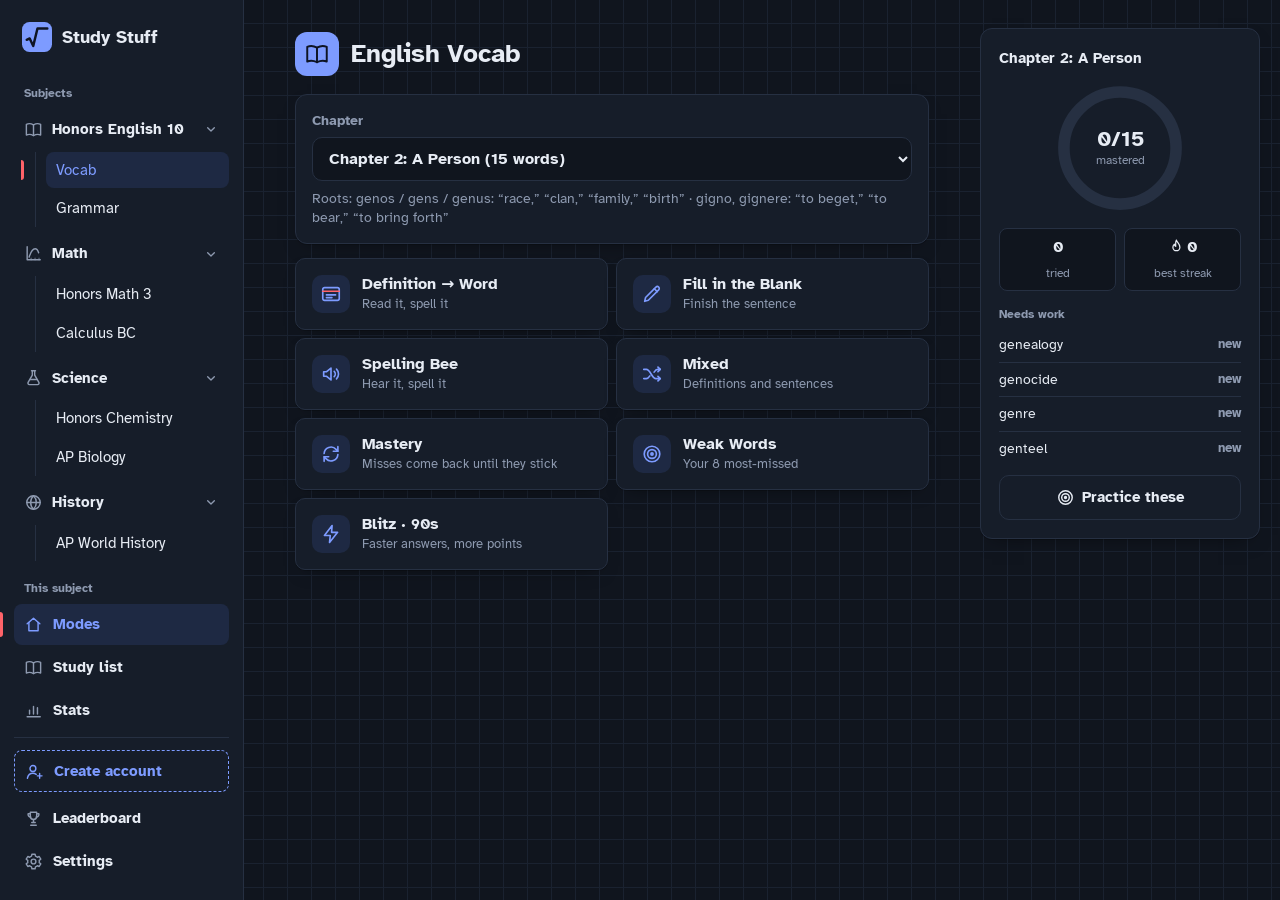
==== commit d7a7bf87: "Home page: day streak and questions answered today A small strip above the Notes/Stats/Settings row " ====
--- a/index.html
+++ b/index.html
@@ -81,6 +81,7 @@
       <div class="bar"><div id="prog"></div></div>
     </div>
     <div class="card qcard">
+      <button class="link rptbtn vrpt" id="vReport" data-ic="flag" aria-label="Report a problem with this question" title="Report a problem"></button>
       <span class="pos" id="pos"></span>
       <div id="promptWrap"></div>
       <div class="hint hidden" id="hint"></div>
@@ -149,10 +150,13 @@
         <label><input type="checkbox" id="autoNext"> Go to the next question after a right answer</label>
         <label><input type="checkbox" id="celebrate"> Confetti for new bests</label>
         <label><input type="checkbox" id="bigText"> Larger text</label>
+        <label id="onlineRow"><input type="checkbox" id="showOnline"> Show friends when I'm online and what I'm studying</label>
       </div>
       <div class="themerow"><span>Theme</span><div class="seg" id="themeSeg" role="radiogroup" aria-label="Theme"><button data-t="dark" role="radio">Dark</button><button data-t="light" role="radio">Light</button></div></div>
     </div>
     <button class="card rowbtn" id="toBoard" data-ic="trophy">Account &amp; leaderboard</button>
+    <div class="card hidden" id="partyCard"><h2>Party</h2><div id="partyBox"></div></div>
+    <button class="card rowbtn" id="toIssues" data-ic="flag">Issues &amp; reports</button>
     <div class="card">
       <h2>Backup</h2>
       <div class="row"><button class="grow" id="bkCopy"></button><button class="grow" id="bkRestore"></button></div>
@@ -175,6 +179,24 @@
   <section id="board" class="hidden">
     <div class="topbar"><button class="link" data-home data-ic="back">Back</button></div>
     <div class="card" id="acctCard"><h2>Leaderboard</h2><div id="acct"></div></div>
+  </section>
+
+  <!-- ISSUES (reported problems, public, no names) -->
+  <section id="issues" class="hidden">
+    <div class="topbar"><button class="link" id="isBack" data-ic="back">Settings</button><span class="chip" id="isCount"></span></div>
+    <div class="card">
+      <h2>Issues</h2>
+      <p class="small">Problems people have reported and what's been done about them. Names aren't shown.</p>
+      <button class="primary" id="isNew" data-ic="flag">Report a problem</button>
+      <div class="seg isfilter" id="isFilter" role="radiogroup" aria-label="Show"><button role="radio" data-f="open">Open</button><button role="radio" data-f="done">Done</button><button role="radio" data-f="all">All</button></div>
+      <div id="isList"></div>
+    </div>
+  </section>
+
+  <!-- PARTY (find a party / the lobby) -->
+  <section id="party" class="hidden">
+    <div class="topbar"><button class="link" id="pyBack" data-ic="back">Settings</button><span class="chip" id="pyCount"></span></div>
+    <div id="pyBody"></div>
   </section>
 
   <!-- MATH QUIZ -->
@@ -186,11 +208,12 @@
         <div class="hud"><span id="mStreak" class="streak"></span><span id="mScore"></span></div>
       </div>
       <div class="bar"><div id="mProg"></div></div>
+      <div class="pstrip hidden" id="mParty" aria-label="Party"></div>
     </div>
     <div class="card qcard mcard mreview hidden" id="mReview" aria-live="polite"></div>
     <div class="card qcard mcard" id="mCard">
       <div class="mq-left">
-        <div class="qtop"><span class="srcchip" id="mSrc"></span><span class="qacts"><button class="link toolsbtn hidden" id="mTools" data-ic="pencil">Tools</button><button class="link crossbtn hidden" id="mCross" data-ic="strike" aria-pressed="false">Cross out</button><button class="link learnbtn" id="mLearn" data-ic="book">Learn this</button></span></div>
+        <div class="qtop"><span class="srcchip" id="mSrc"></span><span class="qacts"><button class="link toolsbtn hidden" id="mTools" data-ic="pencil">Tools</button><button class="link crossbtn hidden" id="mCross" data-ic="strike" aria-pressed="false">Cross out</button><button class="link learnbtn" id="mLearn" data-ic="book">Learn this</button><button class="link rptbtn" id="mReport" data-ic="flag" aria-label="Report a problem with this question" title="Report a problem"></button></span></div>
         <div class="mtext" id="mText"></div>
         <div class="mdisplay" id="mMath"></div>
         <div class="mgraph" id="mGraph"></div>
@@ -250,6 +273,16 @@
 </div><!-- /wrap -->
 <aside class="ctx" id="ctx" aria-label="Progress"></aside>
 </div><!-- /shell -->
+
+<div class="curlayer" id="curLayer" aria-hidden="true"></div>
+
+<!-- REPORT A PROBLEM -->
+<div class="sheet hidden" id="rpt" role="dialog" aria-modal="true" aria-labelledby="rptTitle">
+  <div class="sheetbox rptbox">
+    <div class="sheethead"><h2 id="rptTitle">Report a problem</h2><button class="link" id="rptClose" data-ic="close">Close</button></div>
+    <div class="sheetbody" id="rptBody"></div>
+  </div>
+</div>
 
 <!-- LEARN SHEET (notes for the current problem) -->
 <div class="sheet hidden" id="sheet" role="dialog" aria-modal="true" aria-labelledby="sheetTitle">
@@ -271,6 +304,10 @@
 <script src="js/tools.js"></script>
 <script src="js/admin.js"></script>
 <script src="js/account.js"></script>
+<script src="js/daily.js"></script>
+<script src="js/live.js"></script>
+<script src="js/party.js"></script>
+<script src="js/issues.js"></script>
 <script src="js/shell.js"></script>
 <script src="js/boot.js"></script>
 </body>
--- a/css/app.css
+++ b/css/app.css
@@ -701,8 +701,13 @@
 .padnote{position:absolute;inset:0;display:flex;align-items:center;justify-content:center;color:var(--muted);font-size:.9rem;border:1px dashed var(--line);border-radius:10px}
 .padtext{position:absolute;z-index:3;min-width:120px;font:600 16px var(--font);padding:4px 6px;border-radius:6px;border:1px solid var(--accent);background:var(--card);color:var(--ink)}
 #mquiz .mq-left{position:relative}
-.qink{position:absolute;left:0;z-index:2;pointer-events:none}
-.qink.live{pointer-events:auto;touch-action:none;cursor:crosshair;outline:1px dashed var(--accent);outline-offset:2px;border-radius:6px}
+#mquiz{position:relative}
+.qink{position:absolute;left:0;top:0;z-index:5;pointer-events:none}
+/* drawing on the page: dragging draws instead of scrolling (top bar and answers still work) */
+#mquiz.inking,body:has(#mquiz.inking) .wrap{touch-action:none;cursor:crosshair;-webkit-user-select:none;user-select:none}
+#mquiz.inking .qhead,#mquiz.inking .mq-right{cursor:auto}
+.toolsbtn.ping{position:relative}
+.toolsbtn.ping::after{content:"";position:absolute;top:2px;right:-4px;width:8px;height:8px;border-radius:50%;background:var(--warn)}
 #padCanvas.hidden{display:none}
 
 /* look back + resume */
@@ -744,3 +749,151 @@
 .admiss .mq i{display:block;font-style:normal;color:var(--muted);font-size:.8rem;margin-top:2px}
 .adlinks{display:flex;flex-direction:column;gap:8px}
 .adlinks a{color:var(--accent);font-weight:600}
+
+/* ---------- parties ---------- */
+.pdot{display:inline-block;width:10px;height:10px;border-radius:50%;background:var(--c);flex:none}
+.pmembers{list-style:none;padding:0;margin:10px 0;display:flex;flex-direction:column;gap:8px}
+.pmembers li{display:flex;align-items:center;gap:10px;font-weight:600}
+.pmembers em,.pstand em{font-style:normal;font-size:.75rem;font-weight:600;color:var(--muted);border:1px solid var(--line);border-radius:6px;padding:1px 6px}
+.pstand{list-style:none;padding:0;margin:8px 0 0;display:flex;flex-direction:column;gap:8px}
+.pstand li{display:flex;align-items:center;gap:10px}
+.pstand .prank{width:20px;text-align:center;color:var(--muted);font-weight:700;display:inline-flex;justify-content:center}
+.pstand li:first-child .prank{color:var(--warn)}
+.pstand .pname{font-weight:600;flex:1;min-width:0;overflow:hidden;text-overflow:ellipsis;white-space:nowrap}
+.pstand b{min-width:70px;text-align:right}
+.pset{display:flex;flex-direction:column;gap:12px;margin:10px 0 14px}
+.pset label{display:flex;flex-direction:column;gap:6px;font-size:.88rem;color:var(--muted);font-weight:600}
+.pset select{width:100%}
+.pset .slide{grid-template-columns:1fr}
+.pset .slide label{flex-direction:row}
+.pgo{width:100%;display:flex;align-items:center;justify-content:center;gap:8px;margin-top:4px}
+.pleave{display:flex;align-items:center;gap:8px;margin:4px auto 20px;color:var(--muted)}
+.plist{list-style:none;padding:0;margin:4px 0 14px;display:flex;flex-direction:column}
+.plist li{display:flex;align-items:center;gap:12px;padding:10px 0;border-bottom:1px solid var(--line)}
+.plist li > div{flex:1;min-width:0;display:flex;flex-direction:column;gap:2px}
+.plist li b{overflow:hidden;text-overflow:ellipsis;white-space:nowrap}
+.plist button{flex:none;min-width:76px}
+#partyBox .row{margin-top:2px}
+#partyBox p{margin:0 0 10px}
+
+/* who's done, under the top bar during a party round */
+.pstrip{display:flex;flex-wrap:wrap;align-items:center;gap:6px;padding:8px 0 2px;font-size:.8rem}
+.pm{display:inline-flex;align-items:center;gap:5px;padding:3px 8px 3px 6px;border-radius:999px;border:1px solid var(--line);background:var(--card);color:var(--muted);font-weight:600;max-width:150px}
+.pm .pmn{overflow:hidden;text-overflow:ellipsis;white-space:nowrap}
+.pm .ic-s{width:14px;height:14px}
+.pm.done,.pm.ok{color:var(--ink)}
+.pm.ok .ic-s{color:var(--good)}
+.pm.no .ic-s{color:var(--bad)}
+.pm .pwait{width:10px;height:2px;border-radius:2px;background:var(--muted);opacity:.6}
+.pcount{margin-left:auto;color:var(--muted);font-weight:700}
+@media (max-width:480px){ .pm .pmn{max-width:64px} }
+
+/* everyone else's pointer */
+.curlayer{position:fixed;inset:0;overflow:hidden;z-index:60;pointer-events:none}
+.pcur{position:absolute;left:0;top:0;pointer-events:none;transition:transform .09s linear, opacity .4s;will-change:transform}
+.pcur svg{display:block;fill:var(--c);stroke:var(--bg);stroke-width:1.4;stroke-linejoin:round;filter:drop-shadow(0 1px 2px rgba(0,0,0,.35))}
+.pcur span{position:absolute;left:13px;top:15px;background:var(--c);color:#10151E;font-size:.72rem;font-weight:700;padding:1px 6px;border-radius:6px;white-space:nowrap;max-width:120px;overflow:hidden;text-overflow:ellipsis}
+.pcur.gone{opacity:0}
+.pcur.hidden{display:none}
+@media (prefers-reduced-motion:reduce){ .pcur{transition:none} }
+.fbby{display:inline-flex;align-items:center;gap:5px;margin-left:8px;font-size:.82rem;font-weight:600;color:var(--muted)}
+.pm.me{color:var(--ink)}
+.pteam{display:flex;align-items:baseline;gap:10px;flex-wrap:wrap;margin:6px 0 4px}
+.pteam b{font-size:1.4rem}
+.pteam span{color:var(--muted)}
+.pteam .ic-s{color:var(--warn);align-self:center}
+
+/* underline questions: tap the first and last word */
+.uwords{display:flex;flex-wrap:wrap;gap:2px 0;margin-top:4px;font-size:1.08rem;line-height:1.9}
+.uw{background:none;border:0;padding:2px 3px;margin:0;font:inherit;color:var(--ink);border-radius:4px;cursor:pointer;text-decoration:none;min-height:36px}
+.uw:hover:not(:disabled){background:var(--soft, rgba(127,127,127,.12))}
+.uw.on{text-decoration:underline;text-decoration-thickness:3px;text-underline-offset:5px;text-decoration-color:var(--accent);background:color-mix(in srgb, var(--accent) 14%, transparent)}
+.uw.start{outline:2px dashed var(--accent);outline-offset:-1px}
+.uw:disabled{cursor:default;opacity:1}
+.uw.right{text-decoration:underline;text-decoration-thickness:3px;text-underline-offset:5px;text-decoration-color:var(--good);background:color-mix(in srgb, var(--good) 14%, transparent)}
+.uw.wrong{text-decoration:underline wavy;text-decoration-thickness:2px;text-underline-offset:5px;text-decoration-color:var(--bad);background:color-mix(in srgb, var(--bad) 12%, transparent)}
+.usent u{text-decoration-thickness:2px;text-underline-offset:4px;text-decoration-color:var(--good)}
+.uwords.shake{animation:shake .5s}
+
+/* report a problem */
+.rptbtn{padding:4px;min-width:32px;justify-content:center}
+.rptbtn span{display:none}
+.vrpt{position:absolute;top:10px;right:10px}
+.qcard{position:relative}
+.rptbox{max-width:560px}
+.rptq{border:1px solid var(--line);border-radius:10px;padding:10px 12px;margin-bottom:12px;font-size:.92rem}
+.rptl{margin:4px 0 6px;font-weight:600}
+#rptText{width:100%;margin-top:12px;resize:vertical;min-height:96px;font:inherit;padding:10px 12px;border-radius:10px;border:1px solid var(--line);background:var(--bg);color:var(--ink)}
+.rptfoot{display:flex;align-items:center;justify-content:space-between;gap:10px;margin-top:10px}
+#rptReasons .chip.sel{border-color:var(--accent);color:var(--ink);background:color-mix(in srgb, var(--accent) 16%, transparent)}
+/* the issues list */
+.isfilter{margin:14px 0 6px}
+.islist{list-style:none;padding:0;margin:8px 0 0;display:flex;flex-direction:column}
+.issue{padding:12px 0;border-bottom:1px solid var(--line);display:flex;flex-direction:column;gap:6px}
+.ishead{display:flex;align-items:center;gap:8px;flex-wrap:wrap}
+.istat{font-size:.74rem;font-weight:700;padding:2px 8px;border-radius:999px;border:1px solid var(--line)}
+.istat.s-open{color:var(--warn);border-color:color-mix(in srgb, var(--warn) 50%, transparent)}
+.istat.s-looking{color:var(--accent);border-color:color-mix(in srgb, var(--accent) 50%, transparent)}
+.istat.s-fixed{color:var(--good);border-color:color-mix(in srgb, var(--good) 50%, transparent)}
+.istat.s-closed{color:var(--muted)}
+.ismine{font-style:normal;font-size:.74rem;font-weight:600;color:var(--muted);border:1px solid var(--line);border-radius:6px;padding:1px 6px}
+.isq{font-size:.88rem;color:var(--muted);border-left:3px solid var(--line);padding-left:10px}
+.istext{font-size:.95rem}
+.isreply{display:flex;gap:8px;align-items:flex-start;font-size:.9rem;background:color-mix(in srgb, var(--good) 10%, transparent);border-radius:8px;padding:8px 10px}
+.isreply .ic-s{flex:none;margin-top:2px;color:var(--good)}
+/* online now */
+.ponline{list-style:none;padding:0;margin:4px 0 0;display:flex;flex-direction:column;gap:8px}
+.ponline li{display:flex;align-items:center;gap:10px;flex-wrap:wrap}
+.pdot.live{--c:var(--good);box-shadow:0 0 0 3px color-mix(in srgb, var(--good) 25%, transparent)}
+/* admin extras */
+.adchart{display:grid;grid-template-columns:repeat(14,1fr);gap:4px;align-items:end;height:120px;margin:10px 0 6px}
+.adday{display:flex;flex-direction:column;align-items:center;justify-content:flex-end;height:100%;gap:2px;font-size:.7rem;color:var(--muted)}
+.adday i{display:block;width:100%;background:var(--accent);border-radius:4px 4px 0 0;min-height:2px}
+.adday b{color:var(--ink);font-size:.72rem}
+.adtall{max-height:420px;overflow-y:auto}
+.adq{font-style:normal;font-size:.72rem;color:var(--warn)}
+.adrow.on td{background:color-mix(in srgb, var(--accent) 10%, transparent)}
+.adwho{font-weight:700;padding:0}
+.adperson{margin-top:12px;border-top:1px solid var(--line);padding-top:10px}
+.adperson h3{margin:4px 0}
+.adperson h4,#adMissed h4{margin:14px 0 4px;font-size:.9rem}
+.adlist{margin:4px 0;padding-left:18px;font-size:.88rem;display:flex;flex-direction:column;gap:4px}
+.adisact{display:flex;flex-direction:column;gap:6px;margin-top:4px}
+.adisact select{max-width:220px}
+.adisact textarea{width:100%;font:inherit;padding:8px 10px;border-radius:8px;border:1px solid var(--line);background:var(--bg);color:var(--ink)}
+.adisact .row{align-items:center;flex-wrap:wrap}
+.admiss .tried{color:var(--accent)}
+.admiss li .adtry{margin-left:auto;flex:none}
+.ponline li > span:not(.small){font-size:.9rem}
+
+/* notes: in short, on the test, timeline, check yourself */
+.nsum{border:1px solid color-mix(in srgb, var(--accent) 45%, transparent);background:color-mix(in srgb, var(--accent) 8%, transparent);border-radius:12px;padding:12px 14px;margin:4px 0 14px}
+.nsumh{display:flex;align-items:center;gap:6px;font-weight:700;font-size:.85rem;color:var(--accent);text-transform:uppercase;letter-spacing:.04em}
+.nsum ul{margin:8px 0 0;padding-left:20px;display:flex;flex-direction:column;gap:6px}
+.nexam{border-color:color-mix(in srgb, var(--good) 45%, transparent)}
+.nexam .ic-s{color:var(--good)}
+.ntime{list-style:none;margin:8px 0 14px;padding:0 0 0 14px;border-left:2px solid var(--line);display:flex;flex-direction:column;gap:10px}
+.ntime li{position:relative;display:grid;grid-template-columns:92px 1fr;gap:10px}
+.ntime li::before{content:"";position:absolute;left:-20px;top:7px;width:10px;height:10px;border-radius:50%;background:var(--accent)}
+.ntime b{font-size:.88rem}
+@media (max-width:480px){ .ntime li{grid-template-columns:1fr;gap:2px} }
+.ncheck{border:1px solid var(--line);border-radius:12px;padding:10px 14px;margin:16px 0 8px}
+.ncheckh{font-weight:700;margin-bottom:4px}
+.ncheckh span{display:block;font-weight:400;font-size:.8rem;color:var(--muted)}
+.ncheck details{border-top:1px solid var(--line);padding:8px 0}
+.ncheck details:first-of-type{border-top:0}
+.ncheck summary{cursor:pointer;font-weight:600;list-style:none;display:flex;gap:8px}
+.ncheck summary::-webkit-details-marker{display:none}
+.ncheck summary::before{content:"+";color:var(--accent);font-weight:800;width:12px;flex:none}
+.ncheck details[open] summary::before{content:"−"}
+.ncheck details > div{margin:6px 0 2px 20px;color:var(--ink);opacity:.92}
+
+#msecFull{margin-top:6px;line-height:1.35}
+
+/* home: day streak strip */
+.daybar{display:flex;align-items:center;gap:10px;padding:10px 14px;border:1px solid var(--line);border-radius:12px;margin:12px 0;font-size:.92rem;color:var(--muted)}
+.daybar b{color:var(--ink)}
+.daybar svg{width:18px;height:18px;flex:none;color:var(--accent)}
+.daydots{margin-left:auto;display:flex;gap:4px;align-items:flex-end;height:22px;flex:none}
+.daydots i{display:block;width:6px;border-radius:2px;background:var(--line)}
+.daydots i.on{background:var(--accent)}
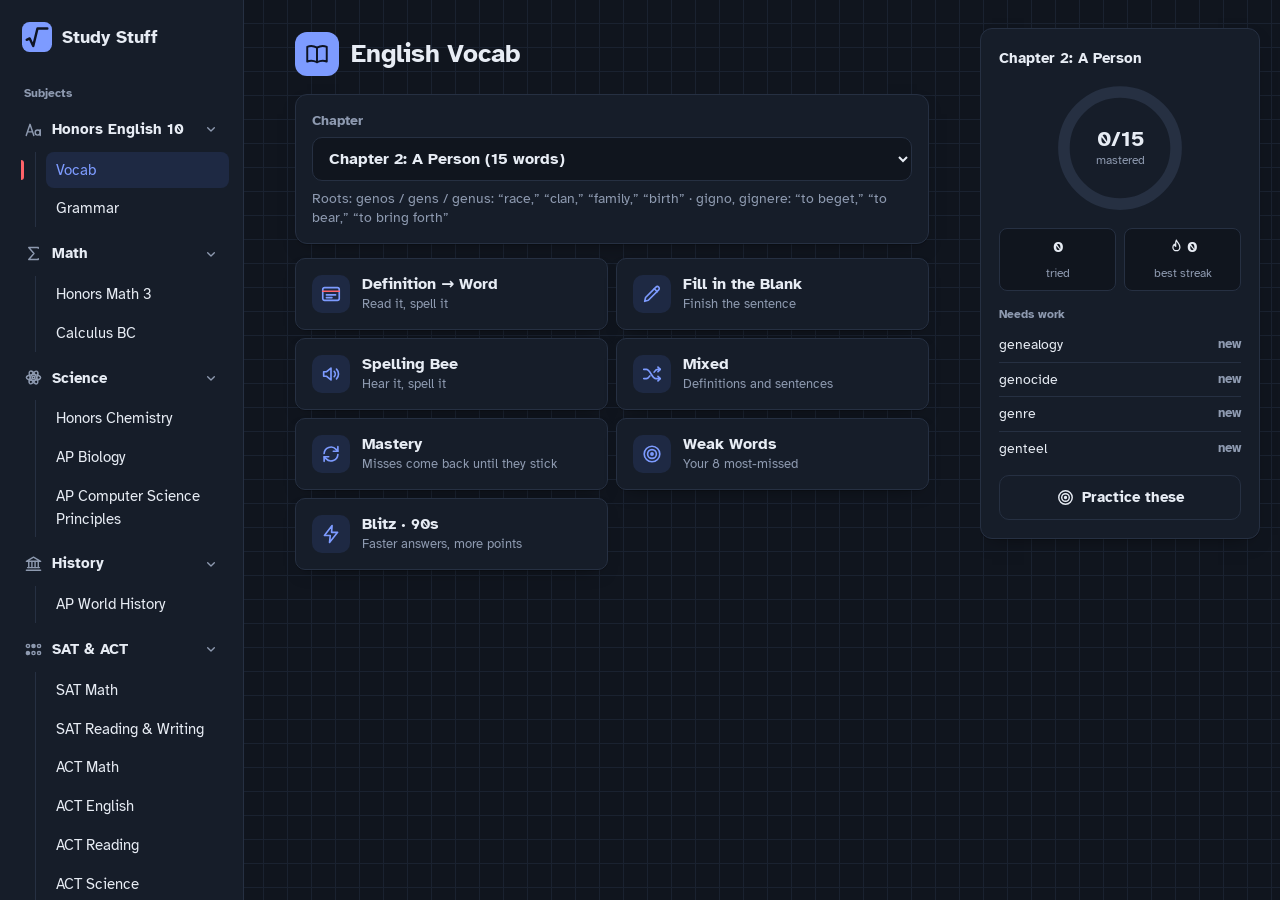
==== commit 2c935d90: "AP CSP, a distinct icon per subject, leaderboard profiles AP Computer Science Principles (under Scie" ====
--- a/index.html
+++ b/index.html
@@ -227,7 +227,7 @@
         <button data-k="(" aria-label="open parenthesis">(</button><button data-k=")" aria-label="close parenthesis">)</button>
         <button data-k="()/()" data-c="1" aria-label="fraction"><svg class="kico" viewBox="0 0 28 28" aria-hidden="true"><rect x="9" y="3" width="10" height="8" rx="1.5"/><line x1="5" y1="14" x2="23" y2="14" class="kfill"/><rect x="9" y="17" width="10" height="8" rx="1.5"/></svg></button><button data-k="^()" data-c="2" aria-label="exponent"><svg class="kico" viewBox="0 0 28 28" aria-hidden="true"><text x="3" y="23" class="ktxt">x</text><rect x="15" y="3" width="9" height="9" rx="1.5"/></svg></button>
         <button data-k="sqrt()" data-c="5" aria-label="square root"><svg class="kico" viewBox="0 0 28 28" aria-hidden="true"><path d="M2 16 L5.5 14.5 L9.5 24 L14 4 L26 4" class="kline"/><rect x="15.5" y="8" width="9" height="12" rx="1.5"/></svg></button><button data-k="⌫" aria-label="backspace"><svg class="kico" viewBox="0 0 28 28" aria-hidden="true"><path d="M9 6 H24 a2 2 0 0 1 2 2 V20 a2 2 0 0 1 -2 2 H9 L2 14 Z" class="kline"/><path d="M13 10 L20 18 M20 10 L13 18" class="kline"/></svg></button>
-        <button data-k="x" class="kvar" aria-label="x">x</button><button data-k="-" aria-label="minus">−</button><button data-k=", " aria-label="comma">,</button>
+        <button data-k="cbrt()" data-c="5" class="kword krad hidden" aria-label="cube root">∛</button><button data-k="||" data-c="1" class="kword krad hidden" aria-label="absolute value">|x|</button><button data-k="x" class="kvar" aria-label="x">x</button><button data-k="-" aria-label="minus">−</button><button data-k=", " aria-label="comma">,</button>
         <button data-k="∞" aria-label="infinity">∞</button><button data-k="DNE" class="kword">DNE</button><button data-k="none" class="kword">none</button>
       </div>
       <div class="row dockrow">
@@ -285,6 +285,12 @@
 </div>
 
 <!-- LEARN SHEET (notes for the current problem) -->
+<div class="sheet hidden" id="prof" role="dialog" aria-modal="true" aria-labelledby="profTitle">
+  <div class="sheetbox profbox">
+    <div class="sheethead"><h2 id="profTitle">Profile</h2><button class="link" id="profClose" data-ic="close">Close</button></div>
+    <div class="sheetbody" id="profBody"></div>
+  </div>
+</div>
 <div class="sheet hidden" id="sheet" role="dialog" aria-modal="true" aria-labelledby="sheetTitle">
   <div class="sheetbox">
     <div class="sheethead"><h2 id="sheetTitle">Notes</h2><button class="link" id="sheetClose" data-ic="close">Close</button></div>
--- a/css/app.css
+++ b/css/app.css
@@ -198,7 +198,10 @@
 .acerr{color:var(--bad);font-size:.88rem;margin-top:8px;min-height:1em}
 .lbtoggle{width:100%;margin-top:10px}
 ol.lb{list-style:none;padding:0;margin:10px 0 0}
-ol.lb li{display:flex;align-items:center;gap:10px;padding:8px 6px;border-top:1px solid var(--line)}
+ol.lb li{border-top:1px solid var(--line)}
+.lbrow{display:flex;align-items:center;gap:10px;width:100%;padding:9px 6px;background:none;border:0;color:inherit;font:inherit;text-align:left;cursor:pointer;border-radius:8px}
+.lbrow:hover{background:var(--bg)} .lbrow:focus-visible{outline:2px solid var(--accent);outline-offset:-2px}
+.lbgo{transform:rotate(180deg);color:var(--muted);margin-left:-2px} .lbs{white-space:nowrap}
 ol.lb li.me{background:var(--bg);border-radius:8px}
 .lbr{width:1.6em;text-align:center;font-weight:700;color:var(--muted)}
 .lbn{flex:1;display:flex;flex-direction:column;font-weight:600;min-width:0}
@@ -543,7 +546,7 @@
 /* source excerpt above a question */
 .mtext p{margin:0}
 .stim{margin:0 0 12px;padding:12px 14px;border-left:3px solid var(--accent);background:var(--bg);border-radius:0 10px 10px 0}
-.stim blockquote{margin:0;font-size:.95rem;line-height:1.6}
+.stim blockquote{margin:0;font-size:.95rem;line-height:1.6;white-space:pre-line}
 .stim figcaption{margin-top:6px;font-size:.8rem;color:var(--muted);font-weight:700}
 /* Settings → leaderboard link (phones; desktop uses the sidebar) */
 .rowbtn{display:flex;align-items:center;gap:10px;width:100%;text-align:left;padding:14px 16px;font-weight:700}
@@ -897,3 +900,36 @@
 .daydots{margin-left:auto;display:flex;gap:4px;align-items:flex-end;height:22px;flex:none}
 .daydots i{display:block;width:6px;border-radius:2px;background:var(--line)}
 .daydots i.on{background:var(--accent)}
+
+/* code: Python blocks in questions and notes, inline `code` */
+.scode{border-left-color:var(--line);padding:0;overflow:hidden}
+.scode pre, .ncode{margin:0;padding:12px 14px;overflow-x:auto;font:500 .86rem/1.55 ui-monospace,Menlo,Consolas,monospace;white-space:pre;tab-size:4;color:var(--ink)}
+.ncode{background:var(--bg);border:1px solid var(--line);border-radius:10px;margin:8px 0 12px}
+.scode figcaption{padding:0 14px 10px}
+.cc{color:var(--muted);font-style:italic} .cs{color:var(--good)} .cn{color:var(--warn)} .ck{color:var(--accent);font-weight:700} .cf{color:var(--ink);font-weight:700}
+.icode{font:600 .9em ui-monospace,Menlo,Consolas,monospace;background:var(--bg);border:1px solid var(--line);border-radius:5px;padding:0 4px;overflow-wrap:anywhere;-webkit-box-decoration-break:clone;box-decoration-break:clone}
+.chips.stack .chip .ctext{flex:1;min-width:0}
+.chip .icode, .opt .icode{background:transparent}
+/* network graphs */
+.schart .edge{stroke:var(--muted);stroke-width:2}
+.schart .edge.hl{stroke:var(--accent);stroke-width:3.5}
+.schart .node{fill:var(--card, var(--bg));stroke:var(--accent);stroke-width:2.4}
+.schart .wt{font-weight:800;font-size:13px}
+.schart .wbg{fill:var(--bg)}
+
+/* profile sheet */
+.profbox{max-width:520px}
+.profhead{display:flex;align-items:center;gap:14px;margin:10px 0 6px}
+.profav{width:54px;height:54px;border-radius:50%;display:grid;place-items:center;color:#fff;font-weight:800;font-size:1.5rem;flex:none}
+.profname{font-size:1.25rem;font-weight:800;display:flex;align-items:center;gap:8px;flex-wrap:wrap}
+.profme, .plead{font-size:.7rem;font-weight:800;text-transform:uppercase;letter-spacing:.04em;padding:2px 7px;border-radius:99px;background:var(--bg);border:1px solid var(--line);color:var(--muted)}
+.plead{color:var(--accent);border-color:var(--accent)}
+.profvs{margin:8px 0 2px;color:var(--muted)} .profvs b{color:var(--ink)}
+.proftiles{margin-bottom:14px}
+.profsubs, .profrounds{list-style:none;padding:0;margin:6px 0 14px}
+.profsubs li, .profrounds li{display:grid;grid-template-columns:minmax(0,1.2fr) minmax(0,1fr) auto;align-items:center;gap:10px;padding:8px 0;border-top:1px solid var(--line)}
+.profrounds li{grid-template-columns:minmax(0,1fr) auto auto}
+.psn{display:flex;align-items:center;gap:7px;min-width:0;font-weight:600} .psn > span:not(.plead){overflow:hidden;text-overflow:ellipsis;white-space:nowrap}
+.psbar{height:8px;border-radius:99px;background:var(--bg);overflow:hidden;border:1px solid var(--line)} .psbar i{display:block;height:100%;background:var(--accent);border-radius:99px}
+.acme{font-weight:800;padding:0}
+.profbox .clabel{font-size:.78rem;font-weight:700;color:var(--muted);margin:14px 0 4px;text-transform:none}
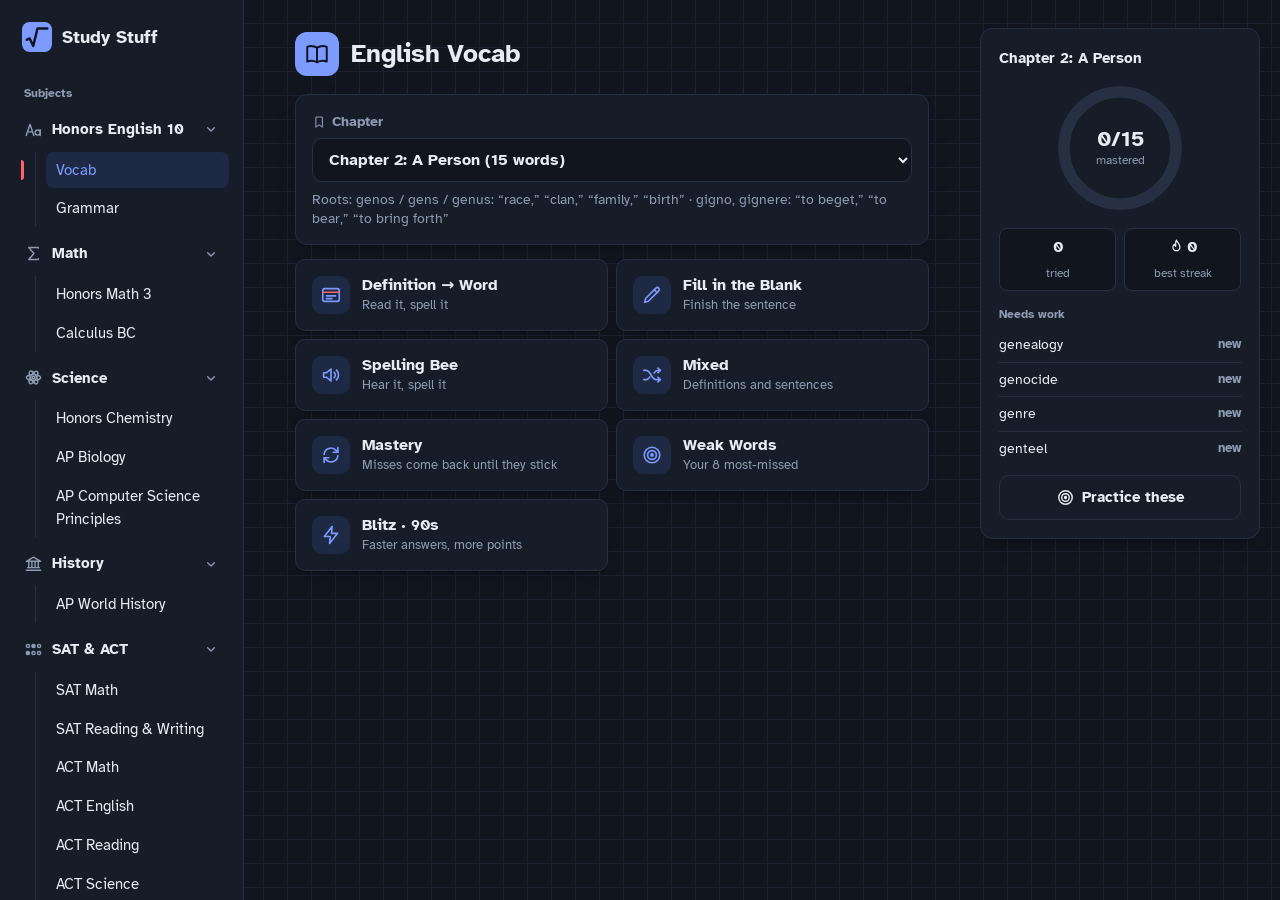
==== commit 3ec237d9: "Fix wide-screen question layout, more icons, smoother motion Bugs - On wide screens the question col" ====
--- a/index.html
+++ b/index.html
@@ -51,8 +51,8 @@
     <div id="probHome" class="hidden">
       <div class="card chapcard">
         <div class="pickrow">
-          <div class="pick hidden" id="munitPick"><label class="chaplabel" for="munitSel">Unit</label><select id="munitSel" class="chapsel"></select></div>
-          <div class="pick grow" id="msecPick"><label class="chaplabel" for="msecSel">Section</label><select id="msecSel" class="chapsel"></select></div>
+          <div class="pick hidden" id="munitPick"><label class="chaplabel" for="munitSel" data-ic="layers">Unit</label><select id="munitSel" class="chapsel"></select></div>
+          <div class="pick grow" id="msecPick"><label class="chaplabel" for="msecSel" data-ic="list">Section</label><select id="msecSel" class="chapsel"></select></div>
         </div>
         <p class="sub cardnote" id="homeBlurbP"></p>
       </div>
@@ -119,7 +119,7 @@
       <textarea id="bragText" rows="2" class="hidden" readonly></textarea>
     </div>
     <div class="card">
-      <h2>Round breakdown</h2>
+      <h2 data-ic="listCheck">Round breakdown</h2>
       <ul class="res" id="resList"></ul>
     </div>
   </section>
@@ -127,38 +127,39 @@
   <!-- STUDY -->
   <section id="study" class="hidden">
     <div class="topbar"><button class="link" data-home data-ic="back">Back</button></div>
-    <div class="card"><h2 id="studyTitle">Study list</h2><div id="studyList"></div></div>
+    <div class="card"><h2 class="ih">ICON:book<span id="studyTitle">Study list</span></h2><div id="studyList"></div></div>
   </section>
 
   <!-- STATS -->
   <section id="stats" class="hidden">
     <div class="topbar"><button class="link" data-home data-ic="back">Back</button></div>
-    <div class="card"><h2 id="statsTitle">Best scores</h2><div id="bestList"></div></div>
-    <div class="card"><h2 id="accTitle">Word accuracy <span class="small">(weakest first)</span></h2><div id="accList"></div></div>
-    <button id="resetStats">Reset stats (all chapters)</button>
+    <div class="card"><h2 class="ih">ICON:medal<span id="statsTitle">Best scores</span></h2><div id="bestList"></div></div>
+    <div class="card"><h2 class="ih">ICON:target<span id="accTitle">Word accuracy <span class="small">(weakest first)</span></span></h2><div id="accList"></div></div>
+    <button id="resetStats" data-ic="eraser">Reset stats (all chapters)</button>
   </section>
 
   <!-- SETTINGS -->
   <section id="settings" class="hidden">
     <button class="adminkey" id="adminKey" tabindex="-1" aria-hidden="true"></button>
     <div class="topbar"><button class="link" data-home data-ic="back">Back</button></div>
-    <div class="card"><h2>Settings</h2>
+    <div class="card"><h2 data-ic="gear">Settings</h2>
       <div class="settings">
-        <div class="slide"><label for="countRange">Questions per round</label><b id="countVal">All</b>
+        <div class="slide setrow"><span class="setl">ICON:hash<label for="countRange">Questions per round</label></span><b id="countVal">All</b>
           <input type="range" id="countRange" min="0" max="8" step="1" aria-describedby="countVal"></div>
-        <label><input type="checkbox" id="secondChance"> Second chance on misses</label>
-        <label><input type="checkbox" id="autoNext"> Go to the next question after a right answer</label>
-        <label><input type="checkbox" id="celebrate"> Confetti for new bests</label>
-        <label><input type="checkbox" id="bigText"> Larger text</label>
-        <label id="onlineRow"><input type="checkbox" id="showOnline"> Show friends when I'm online and what I'm studying</label>
-      </div>
-      <div class="themerow"><span>Theme</span><div class="seg" id="themeSeg" role="radiogroup" aria-label="Theme"><button data-t="dark" role="radio">Dark</button><button data-t="light" role="radio">Light</button></div></div>
+        <label class="sw setrow"><span class="setl">ICON:undo<span>Second chance on misses</span></span><input type="checkbox" id="secondChance" role="switch"><span class="swt" aria-hidden="true"></span></label>
+        <label class="sw setrow"><span class="setl">ICON:skip<span>Go to the next question after a right answer</span></span><input type="checkbox" id="autoNext" role="switch"><span class="swt" aria-hidden="true"></span></label>
+        <label class="sw setrow"><span class="setl">ICON:popper<span>Confetti for new bests</span></span><input type="checkbox" id="celebrate" role="switch"><span class="swt" aria-hidden="true"></span></label>
+        <label class="sw setrow"><span class="setl">ICON:textSize<span>Larger text</span></span><input type="checkbox" id="bigText" role="switch"><span class="swt" aria-hidden="true"></span></label>
+        <label class="sw setrow"><span class="setl">ICON:sparkle<span>Animations</span></span><input type="checkbox" id="motion" role="switch"><span class="swt" aria-hidden="true"></span></label>
+        <label class="sw setrow" id="onlineRow"><span class="setl">ICON:users<span>Show friends when I'm online and what I'm studying</span></span><input type="checkbox" id="showOnline" role="switch"><span class="swt" aria-hidden="true"></span></label>
+      </div>
+      <div class="themerow"><span class="setl">ICON:contrast<span>Theme</span></span><div class="seg" id="themeSeg" role="radiogroup" aria-label="Theme"><button data-t="dark" role="radio" data-ic="moon">Dark</button><button data-t="light" role="radio" data-ic="sun">Light</button></div></div>
     </div>
     <button class="card rowbtn" id="toBoard" data-ic="trophy">Account &amp; leaderboard</button>
-    <div class="card hidden" id="partyCard"><h2>Party</h2><div id="partyBox"></div></div>
+    <div class="card hidden" id="partyCard"><h2 data-ic="popper">Party</h2><div id="partyBox"></div></div>
     <button class="card rowbtn" id="toIssues" data-ic="flag">Issues &amp; reports</button>
     <div class="card">
-      <h2>Backup</h2>
+      <h2 data-ic="archive">Backup</h2>
       <div class="row"><button class="grow" id="bkCopy"></button><button class="grow" id="bkRestore"></button></div>
       <textarea id="bkText" rows="3" class="hidden"></textarea>
     </div>
@@ -178,17 +179,17 @@
 
   <section id="board" class="hidden">
     <div class="topbar"><button class="link" data-home data-ic="back">Back</button></div>
-    <div class="card" id="acctCard"><h2>Leaderboard</h2><div id="acct"></div></div>
+    <div class="card" id="acctCard"><h2 data-ic="trophy">Leaderboard</h2><div id="acct"></div></div>
   </section>
 
   <!-- ISSUES (reported problems, public, no names) -->
   <section id="issues" class="hidden">
     <div class="topbar"><button class="link" id="isBack" data-ic="back">Settings</button><span class="chip" id="isCount"></span></div>
     <div class="card">
-      <h2>Issues</h2>
+      <h2 data-ic="flag">Issues</h2>
       <p class="small">Problems people have reported and what's been done about them. Names aren't shown.</p>
       <button class="primary" id="isNew" data-ic="flag">Report a problem</button>
-      <div class="seg isfilter" id="isFilter" role="radiogroup" aria-label="Show"><button role="radio" data-f="open">Open</button><button role="radio" data-f="done">Done</button><button role="radio" data-f="all">All</button></div>
+      <div class="seg isfilter" id="isFilter" role="radiogroup" aria-label="Show"><button role="radio" data-f="open" data-ic="circleDot">Open</button><button role="radio" data-f="done" data-ic="checkCircle">Done</button><button role="radio" data-f="all" data-ic="list">All</button></div>
       <div id="isList"></div>
     </div>
   </section>
@@ -204,7 +205,7 @@
     <div class="qhead">
       <div class="topbar">
         <button class="link" id="mQuit" data-ic="close">Quit</button>
-        <span class="ccount"><button class="prevq hidden" id="mPrev" aria-label="Look back at the previous question">‹</button><span class="chip" id="mCount"></span></span>
+        <span class="ccount"><button class="prevq hidden" id="mPrev" aria-label="Look back at the previous question" title="Previous question">ICON:chevLeft</button><span class="chip" id="mCount"></span></span>
         <div class="hud"><span id="mStreak" class="streak"></span><span id="mScore"></span></div>
       </div>
       <div class="bar"><div id="mProg"></div></div>
@@ -231,9 +232,9 @@
         <button data-k="∞" aria-label="infinity">∞</button><button data-k="DNE" class="kword">DNE</button><button data-k="none" class="kword">none</button>
       </div>
       <div class="row dockrow">
-        <button class="primary grow" id="mCheck">Check</button>
-        <button id="mHintBtn">Hint</button>
-        <button id="mSkip">Skip</button>
+        <button class="primary grow" id="mCheck" data-ic="check">Check</button>
+        <button id="mHintBtn" data-ic="bulb">Hint</button>
+        <button id="mSkip" data-ic="skip">Skip</button>
       </div>
     </div>
         <div class="fb" id="mFb"></div>
@@ -253,22 +254,22 @@
         <div class="stat"><b id="meTime"></b><span>time</span></div>
       </div>
       <div class="row">
-        <button class="primary grow" id="meAgain">Play again</button>
+        <button class="primary grow" id="meAgain" data-ic="refresh">Play again</button>
         <button class="grow" id="meRetry">Retry missed</button>
       </div>
       <div class="row">
         <button class="grow" id="meBrag" data-ic="copy">Copy score to send</button>
-        <button class="grow" id="meHome">Home</button>
+        <button class="grow" id="meHome" data-ic="home">Home</button>
       </div>
       <textarea id="meBragText" rows="2" class="hidden" readonly></textarea>
     </div>
-    <div class="card"><h2>Round breakdown</h2><ul class="res" id="meList"></ul></div>
+    <div class="card"><h2 data-ic="listCheck">Round breakdown</h2><ul class="res" id="meList"></ul></div>
   </section>
 
   <!-- MATH NOTES -->
   <section id="mnotes" class="hidden">
     <div class="topbar"><button class="link" data-home data-ic="back">Back</button></div>
-    <div class="card"><h2>Notes summary</h2><div id="mnotesBody"></div></div>
+    <div class="card"><h2 data-ic="notes">Notes summary</h2><div id="mnotesBody"></div></div>
   </section>
 </div><!-- /wrap -->
 <aside class="ctx" id="ctx" aria-label="Progress"></aside>
--- a/css/app.css
+++ b/css/app.css
@@ -325,7 +325,8 @@
 /* math quiz: question left, answers right, once the content area is wide enough */
 @container (min-width: 860px){
   #mquiz .mcard{display:grid;grid-template-columns:minmax(0, 1.05fr) minmax(0, 1fr);column-gap:32px;align-items:start;padding:26px 28px 24px}
-  #mquiz .mq-left{position:sticky;top:76px}
+  /* keeps the question in view while the answers scroll; more specific than the plain rule below, which the drawing canvas needs on phones */
+  #mquiz .mcard .mq-left{position:sticky;top:76px}
   #mquiz .mdisplay{font-size:1.45rem;text-align:left;padding-left:0}
   .mprev{font-size:1.1rem}
 }
@@ -482,9 +483,12 @@
 @media (hover:hover) and (pointer:fine){ .chip:not(:disabled):hover{border-color:var(--accent);background:var(--accent-soft)} }
 
 /* question top line: source + Learn this */
-.qtop{display:flex;align-items:center;justify-content:space-between;gap:8px;margin-bottom:8px}
-.qtop .srcchip{margin-bottom:0;min-width:0;overflow:hidden;text-overflow:ellipsis;white-space:nowrap}
-.learnbtn{flex:none;font-size:.85rem;padding:4px 2px}
+.qtop{display:flex;align-items:center;justify-content:space-between;flex-wrap:wrap;gap:6px 8px;margin-bottom:8px}
+.qtop .srcchip{margin-bottom:0;min-width:0;max-width:100%;flex:0 1 auto;overflow:hidden;text-overflow:ellipsis;white-space:nowrap}
+.learnbtn{flex:none;padding:4px 2px}
+/* the question's tool buttons: one size, never wrapping mid-label; if the row is too tight they move to their own line */
+.qtop .qacts{flex:0 0 auto;margin-left:auto}
+.qtop .qacts .link{font-size:.88rem;white-space:nowrap}
 .sollearn{margin-top:10px;font-size:.9rem;padding:4px 0}
 
 /* ================= Learn sheet: bottom sheet on phones, dialog on desktop ================= */
@@ -890,6 +894,7 @@
 .ncheck summary::before{content:"+";color:var(--accent);font-weight:800;width:12px;flex:none}
 .ncheck details[open] summary::before{content:"−"}
 .ncheck details > div{margin:6px 0 2px 20px;color:var(--ink);opacity:.92}
+.ncheck summary > span{flex:1;min-width:0}
 
 #msecFull{margin-top:6px;line-height:1.35}
 
@@ -933,3 +938,117 @@
 .psbar{height:8px;border-radius:99px;background:var(--bg);overflow:hidden;border:1px solid var(--line)} .psbar i{display:block;height:100%;background:var(--accent);border-radius:99px}
 .acme{font-weight:800;padding:0}
 .profbox .clabel{font-size:.78rem;font-weight:700;color:var(--muted);margin:14px 0 4px;text-transform:none}
+
+/* icons in headings, segmented buttons, labels and subject chips */
+h2 > svg.ic:first-child{color:var(--accent);margin-right:8px;vertical-align:-.22em}
+.seg button{display:inline-flex;align-items:center;justify-content:center;gap:6px}
+.seg button .ic{width:1.1em;height:1.1em}
+.chaplabel{display:inline-flex;align-items:center;gap:6px} .chaplabel .ic{width:1.05em;height:1.05em;color:var(--muted)}
+#subSubj button{display:inline-flex;align-items:center;justify-content:center;gap:6px}
+#subSubj button .ic{opacity:.85}
+#mPrev{display:inline-flex;align-items:center;justify-content:center}
+#mPrev.hidden{display:none}
+
+/* ================= motion ================= */
+/* page switches: fade and a small rise; the quiz pages only fade, since their docks and top bars are pinned to the screen */
+@keyframes pagein{from{opacity:0;transform:translateY(8px)}to{opacity:1;transform:none}}
+@keyframes fadein{from{opacity:0}to{opacity:1}}
+.wrap > section:not(.hidden){animation:pagein .24s cubic-bezier(.2,.7,.2,1) backwards}
+.wrap > #mquiz:not(.hidden), .wrap > #quiz:not(.hidden){animation:fadein .18s ease-out backwards}
+/* next question: the question and answers settle in; the dock and buttons stay put */
+@keyframes qin{from{opacity:0;transform:translateY(6px)}to{opacity:1;transform:none}}
+/* backwards, not both: a finished animation must not leave a transform behind, or pinned children (dock, admin key) shift */
+#mCard.qin .mq-left, #mCard.qin #mFields, #quiz .qcard.qin{animation:qin .22s cubic-bezier(.2,.7,.2,1) backwards}
+/* pop-ups: backdrop fades, the box rises (phone) or scales up (desktop) */
+.sheet:not(.hidden){animation:fadein .18s ease-out}
+@keyframes popin{from{opacity:0;transform:translateY(10px) scale(.97)}to{opacity:1;transform:none}}
+@media (min-width: 720px){ .sheet:not(.hidden) .sheetbox{animation:popin .22s cubic-bezier(.2,.8,.2,1)} }
+/* buttons press in a little; chips and toggles ease between states */
+button:not(:disabled):active{transform:scale(.97)}
+button{transition:background-color .15s, border-color .15s, color .15s, transform .12s, opacity .15s}
+.chip{transition:background-color .15s, border-color .15s, color .15s, transform .12s}
+.seg button{transition:background-color .2s, color .2s, box-shadow .2s}
+
+/* sidebar groups slide open and closed */
+@media (min-width: 960px){
+  .rsub{display:grid;grid-template-rows:1fr;transition:grid-template-rows .28s cubic-bezier(.3,.7,.2,1), opacity .22s, margin-bottom .28s}
+  .rsub[data-open="false"]{grid-template-rows:0fr;opacity:0;margin-bottom:0}
+  /* the extra left room keeps the "you are here" marker from being clipped */
+  .rsubin{display:flex;flex-direction:column;gap:2px;min-height:0;overflow:hidden;margin-left:-40px;padding-left:40px}
+  .rnav .rgrp .caret{transition:transform .25s cubic-bezier(.3,.7,.2,1)}
+}
+
+/* "Check yourself" answers and other expandable bits open smoothly where the browser supports it */
+:root{interpolate-size:allow-keywords}
+.ncheck details::details-content, details.wideas::details-content{block-size:0;overflow-y:clip;transition:block-size .26s cubic-bezier(.3,.7,.2,1), content-visibility .26s allow-discrete}
+.ncheck details[open]::details-content, details.wideas[open]::details-content{block-size:auto}
+.ncheck summary::before{transition:transform .2s}
+.ncheck details[open] summary::before{transform:rotate(180deg)}
+
+/* desktop dropdowns: a styled menu that fades and slides in (phones keep their own picker) */
+@supports (appearance: base-select){
+  @media (hover:hover) and (pointer:fine){
+    select.chapsel, select.chapsel::picker(select){appearance:base-select}
+    select.chapsel{display:flex;align-items:center;justify-content:space-between;gap:10px;cursor:pointer;transition:border-color .15s, background-color .15s}
+    select.chapsel:hover{border-color:var(--accent)}
+    select.chapsel::picker-icon{content:"";width:14px;height:14px;background:var(--muted);transition:rotate .25s cubic-bezier(.3,.7,.2,1);
+      -webkit-mask:url("data:image/svg+xml,%3Csvg xmlns='http://www.w3.org/2000/svg' viewBox='0 0 24 24' fill='none' stroke='black' stroke-width='2.4' stroke-linecap='round' stroke-linejoin='round'%3E%3Cpath d='M6 9.5l6 6 6-6'/%3E%3C/svg%3E") center/contain no-repeat;
+              mask:url("data:image/svg+xml,%3Csvg xmlns='http://www.w3.org/2000/svg' viewBox='0 0 24 24' fill='none' stroke='black' stroke-width='2.4' stroke-linecap='round' stroke-linejoin='round'%3E%3Cpath d='M6 9.5l6 6 6-6'/%3E%3C/svg%3E") center/contain no-repeat}
+    select.chapsel:open::picker-icon{rotate:180deg}
+    select.chapsel::picker(select){border:1px solid var(--line);border-radius:12px;background:var(--card);color:var(--ink);padding:6px;margin-top:6px;
+      box-shadow:0 18px 40px -16px rgba(0,0,0,.55);max-height:min(60vh, 460px);
+      opacity:0;transform:translateY(-6px) scale(.98);transform-origin:top center;
+      transition:opacity .18s ease-out, transform .2s cubic-bezier(.2,.8,.2,1), overlay .2s allow-discrete, display .2s allow-discrete}
+    select.chapsel:open::picker(select){opacity:1;transform:none}
+    @starting-style{ select.chapsel:open::picker(select){opacity:0;transform:translateY(-6px) scale(.98)} }
+    select.chapsel option{padding:8px 10px;border-radius:8px;font-weight:500;white-space:normal;transition:background-color .12s}
+    select.chapsel option:hover, select.chapsel option:focus-visible{background:var(--accent-soft);outline:none}
+    select.chapsel option:checked{color:var(--accent);font-weight:700}
+    select.chapsel option::checkmark{color:var(--accent)}
+    select.chapsel optgroup{font-weight:700;color:var(--muted);font-size:.8rem}
+  }
+}
+
+/* ================= switches (settings) ================= */
+.sw{position:relative;display:flex;align-items:center;justify-content:space-between;gap:14px;cursor:pointer;-webkit-tap-highlight-color:transparent}
+/* the real checkbox sits invisibly on top of the track, so clicking the track clicks it */
+.sw input{position:absolute;right:0;top:50%;transform:translateY(-50%);width:44px;height:26px;margin:0;opacity:0;cursor:pointer;z-index:1}
+.swt{position:relative;flex:none;width:44px;height:26px;border-radius:99px;background:color-mix(in srgb, var(--muted) 35%, var(--bg));border:1px solid var(--line);transition:background-color .22s, border-color .22s}
+.swt::after{content:"";position:absolute;top:2px;left:2px;width:20px;height:20px;border-radius:50%;background:#fff;box-shadow:0 1px 3px rgba(0,0,0,.35);transition:transform .24s cubic-bezier(.3,.7,.2,1.2)}
+.sw input:checked + .swt{background:var(--accent);border-color:var(--accent)}
+.sw input:checked + .swt::after{transform:translateX(18px)}
+.sw input:focus-visible + .swt{outline:2px solid var(--accent);outline-offset:2px}
+.sw:active .swt::after{width:23px}
+.sw input:checked:active + .swt::after{transform:translateX(15px)}
+.small-sw input{width:36px;height:22px}
+.small-sw .swt{width:36px;height:22px} .small-sw .swt::after{width:16px;height:16px} .small-sw input:checked + .swt::after{transform:translateX(14px)}
+/* settings rows: icon + label on the left, control on the right, thin lines between */
+#settings .settings{gap:0;align-items:stretch}
+.setrow{width:100%;padding:12px 0;border-top:1px solid var(--line);font-size:.95rem}
+.settings .setrow:first-child{border-top:0;padding-top:4px}
+.setl{display:flex;align-items:center;gap:10px;min-width:0;line-height:1.35}
+.setl > .ic{color:var(--accent);width:1.2em;height:1.2em}
+.settings label.sw{display:flex}
+.themerow{margin-top:4px}
+.acsync{margin-top:10px}
+/* range slider: thin track, round thumb that grows while dragging */
+.slide input[type=range]{-webkit-appearance:none;appearance:none;height:28px;background:transparent;margin-top:6px;cursor:pointer}
+.slide input[type=range]::-webkit-slider-runnable-track{height:6px;border-radius:99px;background:linear-gradient(var(--accent), var(--accent)) 0/var(--fill, 0%) 100% no-repeat, color-mix(in srgb, var(--muted) 30%, var(--bg))}
+.slide input[type=range]::-moz-range-track{height:6px;border-radius:99px;background:color-mix(in srgb, var(--muted) 30%, var(--bg))}
+.slide input[type=range]::-moz-range-progress{height:6px;border-radius:99px;background:var(--accent)}
+.slide input[type=range]::-webkit-slider-thumb{-webkit-appearance:none;width:20px;height:20px;margin-top:-7px;border-radius:50%;background:#fff;border:0;box-shadow:0 1px 4px rgba(0,0,0,.4);transition:transform .15s}
+.slide input[type=range]::-moz-range-thumb{width:20px;height:20px;border-radius:50%;background:#fff;border:0;box-shadow:0 1px 4px rgba(0,0,0,.4);transition:transform .15s}
+.slide input[type=range]:active::-webkit-slider-thumb{transform:scale(1.18)}
+.slide input[type=range]:active::-moz-range-thumb{transform:scale(1.18)}
+.slide input[type=range]:focus-visible{outline:none}
+.slide input[type=range]:focus-visible::-webkit-slider-thumb{outline:2px solid var(--accent);outline-offset:2px}
+
+/* phones: keep motion short and small */
+@media (max-width: 719px){
+  @keyframes pagein{from{opacity:0;transform:translateY(5px)}to{opacity:1;transform:none}}
+  .wrap > section:not(.hidden){animation-duration:.2s}
+}
+/* "Animations" switched off in Settings: same as the system reduce-motion setting */
+html.nomotion *, html.nomotion *::before, html.nomotion *::after, html.nomotion *::picker(select){transition:none !important;animation:none !important;scroll-behavior:auto !important}
+/* phones: keep the question toolbar on one line; the source label shortens instead */
+@media (max-width: 480px){ .qtop{flex-wrap:nowrap} .qtop .srcchip{flex:0 1 auto} }
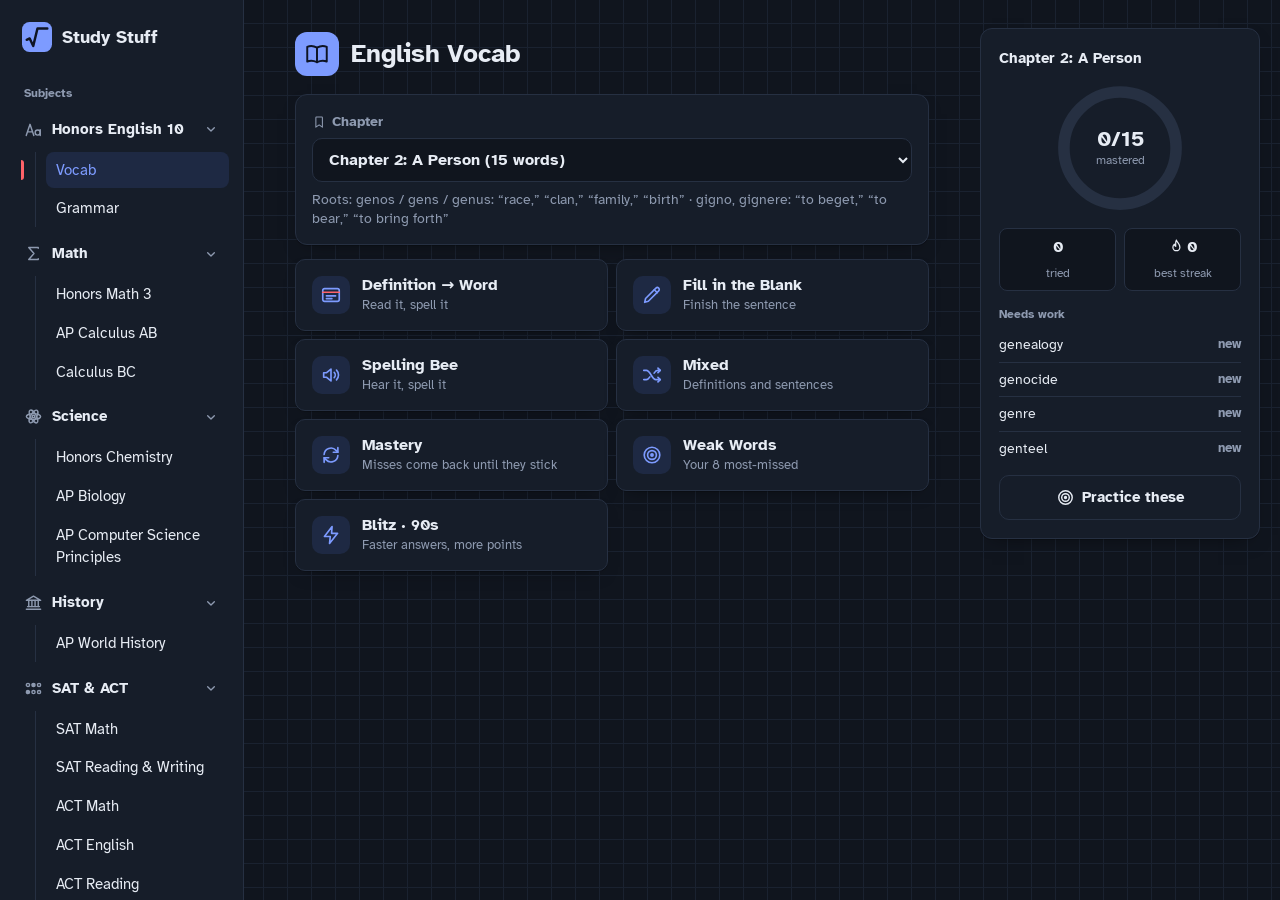
==== commit 050377b0: "Loading screen for subjects, no sideways scroll, Calc AB before BC, AP CSP pseudocode - Switching to" ====
--- a/index.html
+++ b/index.html
@@ -39,6 +39,7 @@
     <div class="pagehead" id="pageHead"></div>
     <div class="subj" id="subjBar" role="tablist" aria-label="Class"></div>
     <div class="subsubj hidden" id="subSubj" role="tablist" aria-label="Subject"></div>
+    <div class="subjload hidden" id="subjLoad" aria-live="polite"><span class="spin" aria-hidden="true"></span><span id="subjLoadTxt"></span></div>
     <div id="termsHome">
       <div class="card chapcard">
         <label class="chaplabel" for="chapSel" id="chapLabel">Chapter</label>
--- a/css/app.css
+++ b/css/app.css
@@ -599,7 +599,8 @@
 .simg.noimg .imgalt{display:block}
 .schart svg{display:block;width:100%;height:auto}
 .schart text{fill:var(--ink);font-family:var(--font)}
-.schart .bar{fill:var(--accent)}
+.schart .bar{fill:var(--accent);height:22px;margin:0;border-radius:0;background:none} /* the progress-bar .bar rule would squash chart bars to 6px */
+.schart blockquote{margin:0 0 12px}
 .schart .axis{stroke:var(--line)}
 .schart .muted{fill:var(--muted)}
 /* unit + section pickers */
@@ -1052,3 +1053,24 @@
 html.nomotion *, html.nomotion *::before, html.nomotion *::after, html.nomotion *::picker(select){transition:none !important;animation:none !important;scroll-behavior:auto !important}
 /* phones: keep the question toolbar on one line; the source label shortens instead */
 @media (max-width: 480px){ .qtop{flex-wrap:nowrap} .qtop .srcchip{flex:0 1 auto} }
+
+/* timed tests */
+#mCount.low{color:var(--warn);border-color:var(--warn)}
+.res .mtans{margin-top:4px}
+.res .mtsum .mtsecs{display:flex;flex-wrap:wrap;gap:6px;margin-top:8px}
+.res .mtsum .mtsecs span{border:1px solid var(--line);border-radius:999px;padding:3px 10px;font-size:.85rem}
+.res .mtsum .mtsecs span.ok{border-color:var(--good);font-weight:400}
+.res .mtsum .mtsecs span.no{border-color:var(--bad);font-weight:400}
+
+/* subject loading screen */
+#home.loadingsubj #termsHome, #home.loadingsubj #probHome{display:none !important}
+.subjload{display:flex;flex-direction:column;align-items:center;justify-content:center;gap:14px;min-height:260px;color:var(--muted);font-weight:600;text-align:center}
+.subjload .spin{width:34px;height:34px;border-radius:50%;border:3px solid var(--line);border-top-color:var(--accent);animation:spin .8s linear infinite}
+.subjload .spin.hidden{display:none}
+@keyframes spin{to{transform:rotate(360deg)}}
+html.nomotion .subjload .spin{animation-duration:2.4s}
+/* the subject chip row scrolls on its own instead of widening the page */
+html, body{overflow-x:clip}
+.subsubj{overflow-x:auto;scrollbar-width:none;-webkit-overflow-scrolling:touch}
+.subsubj::-webkit-scrollbar{display:none}
+.subsubj button{flex:1 0 auto;white-space:nowrap}
